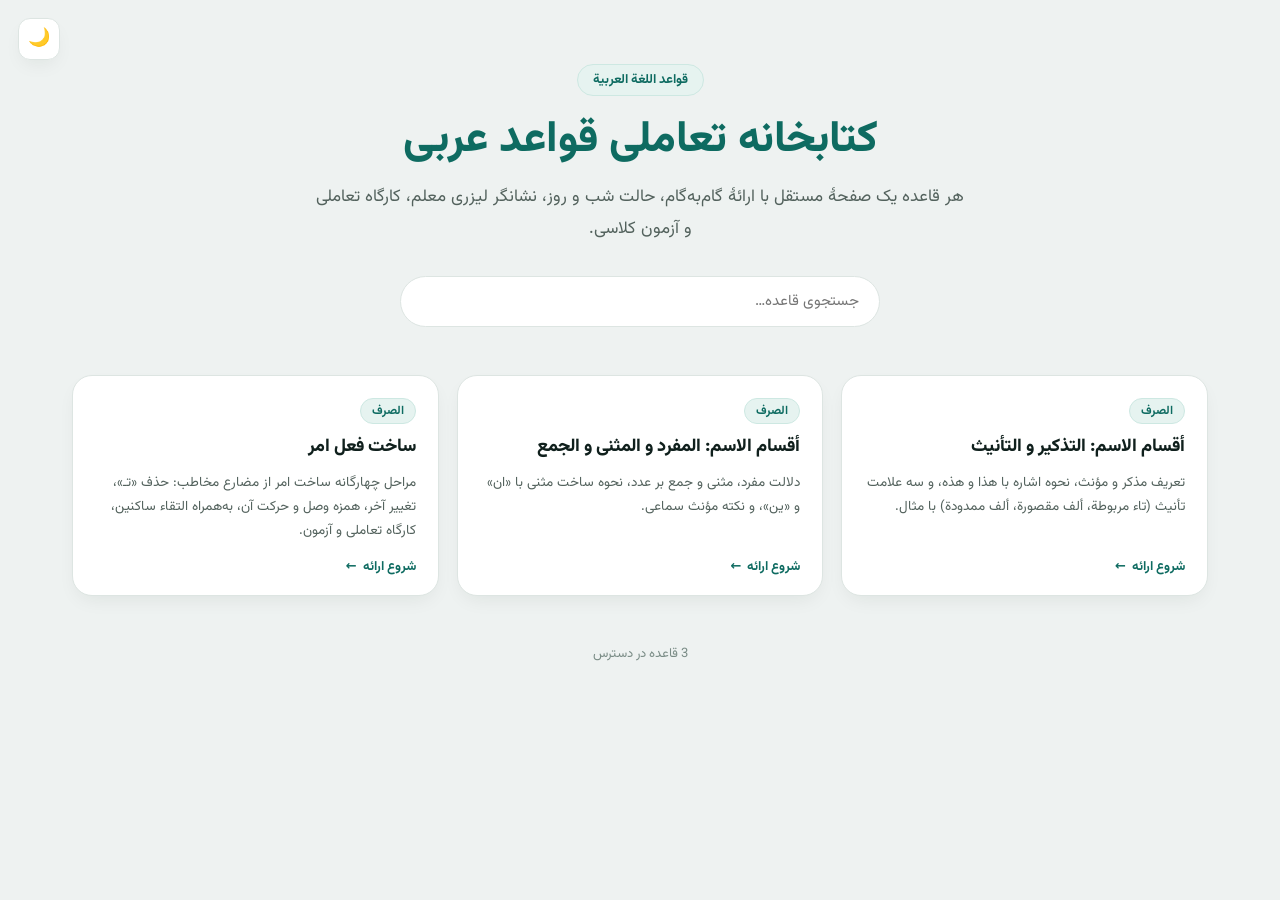
==== index.html @ 264394ed "Create index.html" ====
<!DOCTYPE html>
<html lang="fa" dir="rtl" data-theme="light">
<head>
<meta charset="UTF-8">
<meta name="viewport" content="width=device-width, initial-scale=1.0">
<title>قواعد اللغة العربیة — کتابخانه تعاملی</title>
<link rel="preconnect" href="https://fonts.googleapis.com">
<link rel="preconnect" href="https://fonts.gstatic.com" crossorigin>
<link href="https://fonts.googleapis.com/css2?family=Scheherazade+New:wght@400;700&family=Vazirmatn:wght@400;500;600;700;800&display=swap" rel="stylesheet">
<link rel="stylesheet" href="assets/theme.css">
</head>
<body class="hub-body">
  <button class="hub-theme" id="hubTheme" title="تغییر تم روشن/تیره" aria-label="تغییر تم">🌙</button>

  <div class="hub">
    <header class="hub-head">
      <span class="hub-badge">قواعد اللغة العربیة</span>
      <h1 class="hub-title">کتابخانه تعاملی قواعد عربی</h1>
      <p class="hub-sub">هر قاعده یک صفحهٔ مستقل با ارائهٔ گام‌به‌گام، حالت شب و روز، نشانگر لیزری معلم، کارگاه تعاملی و آزمون کلاسی.</p>
      <div class="hub-search">
        <input id="hubSearch" type="search" placeholder="جستجوی قاعده…" autocomplete="off" aria-label="جستجوی قاعده">
      </div>
    </header>

    <main class="hub-grid" id="hubGrid"></main>

    <footer class="hub-foot" id="hubFoot"></footer>
  </div>

  <script src="assets/rules.js"></script>
  <script>
    (function () {
      const grid = document.getElementById('hubGrid');
      const foot = document.getElementById('hubFoot');
      const search = document.getElementById('hubSearch');

      function render(filter) {
        const f = (filter || '').trim().toLowerCase();
        const list = (window.RULES || []).filter(r => {
          if (!f) return true;
          return (r.title + ' ' + r.badge + ' ' + r.desc).toLowerCase().includes(f);
        });

        grid.innerHTML = list.length
          ? list.map(r => `
            <a class="rule-card" href="rules/${r.slug}.html">
              <span class="rule-badge">${r.badge}</span>
              <h2 class="rule-title">${r.title}</h2>
              <p class="rule-desc">${r.desc}</p>
              <span class="rule-cta">شروع ارائه <span aria-hidden="true">←</span></span>
            </a>`).join('')
          : '<div class="hub-empty">قاعده‌ای با این عنوان یافت نشد.</div>';

        foot.textContent = `${list.length} قاعده در دسترس`;
      }

      render('');
      search.addEventListener('input', e => render(e.target.value));

      /* تم */
      const btn = document.getElementById('hubTheme');
      function applyTheme(t) {
        document.documentElement.dataset.theme = t;
        btn.textContent = t === 'dark' ? '☀️' : '🌙';
        try { localStorage.setItem('amr-theme', t); } catch (e) {}
      }
      let saved = 'light';
      try { saved = localStorage.getItem('amr-theme') || 'light'; } catch (e) {}
      applyTheme(saved);
      btn.addEventListener('click', () => {
        applyTheme(document.documentElement.dataset.theme === 'dark' ? 'light' : 'dark');
      });
    })();
  </script>
</body>
</html>
---- assets/theme.css ----
:root {
  --bg: #eef2f1; --surface: #ffffff; --surface-2: #f6faf9;
  --ink: #10201d; --ink-2: #53625d; --ink-muted: #7a8c86; --line: #dde5e2;
  --primary: #0e6b61; --primary-2: #14897c; --tint: #e6f3f0; --tint-strong: #cde8e2;
  --gold: #c4952b; --gold-ink: #86610f; --gold-bg: #fdf6e4;
  --coral: #d94e4e; --coral-bg: #fdeaea; --blue: #2563eb; --blue-bg: #eff6ff;
  --chip-bg: #e6f3f0; --chip-ink: #0a4f47;
  --shadow: 0 30px 70px -30px rgba(16,32,29,.35), 0 0 0 1px rgba(16,32,29,.06);
  --shadow-sm: 0 8px 20px -6px rgba(16,32,29,.08);
  --font-scale: 1;
  --ar: 'Scheherazade New', 'Amiri', 'Noto Naskh Arabic', serif;
}
:root[data-theme="dark"] {
  --bg: #07100f; --surface: #0f1d1b; --surface-2: #132522;
  --ink: #eaf4f1; --ink-2: #a3b8b2; --ink-muted: #69827b; --line: #233732;
  --primary: #4fcab9; --primary-2: #7fe0d2; --tint: #143029; --tint-strong: #1d463c;
  --gold: #e2b653; --gold-ink: #f3ce75; --gold-bg: rgba(226,182,83,.14);
  --coral: #ff7b7b; --coral-bg: rgba(255,123,123,.14);
  --blue: #60a5fa; --blue-bg: rgba(96,165,250,.14);
  --chip-bg: #16342e; --chip-ink: #93e6d8;
  --shadow: 0 30px 70px -30px #000, 0 0 0 1px rgba(255,255,255,.07);
  --shadow-sm: 0 8px 24px -6px rgba(0,0,0,.4);
}
* { box-sizing: border-box; }
html, body { height: 100%; margin: 0; overflow: hidden; }
@supports (height: 100dvh) { html, body { height: 100dvh; } }
body {
  font-family: 'Vazirmatn', system-ui, 'Segoe UI', Tahoma, sans-serif;
  background: var(--bg); color: var(--ink); user-select: none;
  -webkit-tap-highlight-color: transparent; cursor: pointer;
  transition: background .3s, color .3s;
}
button { font-family: inherit; }
a.ibtn { text-decoration: none; }

/* ===== چیدمان ارائه ===== */
.app { position: fixed; inset: 0; display: grid; place-items: center; padding: clamp(8px,1.8vmin,22px); }
.sheet {
  position: relative; width: min(1440px,100%); height: 100%;
  display: flex; flex-direction: column; background: var(--surface);
  border-radius: clamp(16px,2.4vmin,30px); box-shadow: var(--shadow);
  overflow: hidden; animation: sheetIn .65s cubic-bezier(.2,.7,.3,1); transition: background .4s;
}
@keyframes sheetIn { from { opacity:0; transform:translateY(14px) scale(.985);} to { opacity:1; transform:none;} }

.top {
  position: relative; flex: 0 0 auto; display: flex; align-items: center; gap: 14px; flex-wrap: wrap;
  padding: clamp(18px,3vmin,36px) clamp(24px,4vw,60px) clamp(12px,1.8vmin,20px);
  padding-inline-end: clamp(340px, 46vw, 620px);
}
.top::after {
  content:''; position:absolute; inset-inline-start: clamp(24px,4vw,60px); bottom:0;
  width:64px; height:4px; border-radius:4px; background: linear-gradient(90deg, var(--gold), var(--primary));
}
.badge {
  font-size: clamp(12px,.85vw + .4vmin,14.5px); font-weight:700; color: var(--primary);
  background: var(--tint); border:1px solid var(--tint-strong); padding:5px 15px;
  border-radius:999px; white-space:nowrap;
}
.badge:empty { display:none; }
.title { margin:0; font-size: clamp(22px,1.55vw + 1.4vmin,40px); font-weight:800; color: var(--primary); line-height:1.35; }
.title.anim { animation: titleIn .5s cubic-bezier(.2,.7,.3,1); }
@keyframes titleIn { from { opacity:0; transform:translateY(-8px);} to { opacity:1; transform:none;} }

/* نوار ابزار */
.tools {
  position:absolute; z-index:20; top: clamp(14px,2.2vmin,26px); left: clamp(14px,2vw,32px);
  display:flex; align-items:center; gap:4px; background: var(--surface-2);
  border:1px solid var(--line); padding:4px 6px; border-radius:16px;
  box-shadow: var(--shadow-sm); opacity:.88; transition: opacity .2s, background .3s;
}
.tools:hover, .tools:focus-within { opacity:1; }
.tool-sep { width:1px; height:22px; background: var(--line); margin:0 2px; }
.ibtn {
  width:38px; height:38px; display:grid; place-items:center; border:0; border-radius:11px;
  background:transparent; color: var(--ink-2); cursor:pointer; padding:0; position:relative;
  transition: background .2s, color .2s, transform .15s;
}
.ibtn:hover { background: var(--tint); color: var(--primary); }
.ibtn.active { background: var(--primary); color: var(--surface); }
.ibtn:active { transform: scale(.93); }
.ibtn:disabled { opacity:.3; cursor:not-allowed; }
.ibtn:disabled:hover { background:transparent; color: var(--ink-2); }
.ibtn svg { width:19px; height:19px; }
.ibtn.txt { font-weight:800; font-size:14px; direction:ltr; }
.ibtn.pill {
  width:auto; padding:0 12px; font-size:13px; font-weight:700; gap:6px;
  display:inline-flex; align-items:center;
}
.ibtn.pill .tool-icon { display:inline-flex; }
.ibtn.pill .pill-label { display:inline; }
.ibtn:focus-visible, .nav-btn:focus-visible, .btn-primary:focus-visible {
  outline:2px solid var(--primary); outline-offset:2px;
}

/* محتوا */
.content {
  flex:1; min-height:0; display:flex; flex-direction:column; gap: clamp(8px,1.3vmin,14px);
  padding: clamp(10px,1.8vmin,20px) clamp(24px,4vw,60px);
  overflow-y:auto; overscroll-behavior:contain;
  scrollbar-width:thin; scrollbar-color: var(--line) transparent;
  transition: opacity .24s ease, transform .24s ease;
}
.content > :first-child { margin-top:auto; }
.content > :last-child { margin-bottom:auto; }
.content.out { opacity:0; transform: translateX(-20px); }

.item {
  position:relative; max-width:1220px;
  padding: clamp(12px,1.7vmin,20px) clamp(20px,2.2vw,32px);
  border-inline-start:4px solid var(--line); border-radius:8px 18px 18px 8px;
  background: var(--surface-2);
  font-size: calc(clamp(16.5px,1vw + 1.45vmin,29px) * var(--font-scale));
  line-height:1.95; opacity:0; transform: translateY(12px);
  transition: opacity .45s cubic-bezier(.2,.7,.3,1), transform .45s cubic-bezier(.2,.7,.3,1),
              background .35s, border-color .35s, box-shadow .35s;
}
.item.show { opacity:1; transform:none; }
.item.cur { background: var(--tint); border-inline-start-color: var(--primary); box-shadow: var(--shadow-sm); }

.item.is-quote, .item.is-quote.cur {
  max-width:none; margin: clamp(6px,1.2vmin,14px) 0; border:0; border-radius:24px;
  text-align:center; padding: clamp(24px,3.8vmin,48px) clamp(24px,4vw,56px);
  font-size: calc(clamp(20px,1.35vw + 1.5vmin,38px) * var(--font-scale));
  line-height:2.05; color:#fff3d3;
  background: radial-gradient(120% 140% at 50% 0%, #17847a 0%, #0c4f48 55%, #07302c 100%);
  box-shadow: 0 20px 40px -20px rgba(7,48,44,.55);
}
.item.is-quote::before {
  content:''; position:absolute; top: clamp(12px,2vmin,22px); left:50%;
  width:56px; height:4px; margin-left:-28px; border-radius:4px; background:#e2b653;
}

/* برچسب عربی */
.ar {
  display:inline-block; direction:rtl; unicode-bidi:isolate; font-family: var(--ar);
  font-size:1.26em; font-weight:700; line-height:1.42; color: var(--chip-ink);
  background: var(--chip-bg); border:1px solid var(--tint-strong); padding:0 .48em .06em;
  border-radius:.42em; white-space:nowrap; vertical-align:middle;
}
.ar.del { color: var(--coral); background: var(--coral-bg); border-color: rgba(217,78,78,.28); text-decoration:line-through; text-decoration-thickness:2px; }
.ar.gold { color: var(--gold-ink); background: var(--gold-bg); border-color: rgba(196,149,43,.35); }
.item.is-quote .ar {
  display:inline; background: rgba(255,255,255,.13); border:1px solid rgba(226,182,83,.4);
  padding:.05em .45em; border-radius:.38em; color:#ffe8a3; font-size:1.18em;
}

/* گام‌ها و تگ‌ها */
.step-row { display:flex; align-items:flex-start; gap:14px; }
.step-badge {
  flex:0 0 auto; display:inline-flex; align-items:center; justify-content:center;
  font-size:.72em; font-weight:800; padding:.22em .75em; border-radius:99px;
  background: var(--primary); color: var(--surface); margin-top:.25em; white-space:nowrap;
}
.step-badge.gold { background: var(--gold); color:#fff; }
.step-badge.coral { background: var(--coral); color:#fff; }
.step-badge.blue { background: var(--blue); color:#fff; }
.tag {
  display:inline-block; font-size:.76em; font-weight:700; padding:.1em .6em; border-radius:8px;
  margin-inline-end:6px; background: var(--gold-bg); color: var(--gold-ink);
  border:1px solid rgba(196,149,43,.3);
}

/* زنجیره تبدیل */
.flow-box {
  display:inline-flex; align-items:center; flex-wrap:wrap; gap:6px; background: var(--surface);
  border:1px solid var(--line); padding:4px 12px; border-radius:14px;
  margin-inline-start:6px; vertical-align:middle;
}
.arrow { color: var(--gold); font-weight:800; font-size:.9em; padding:0 2px; }

/* کارت‌ها */
.cards-grid { display:grid; grid-template-columns: repeat(auto-fit, minmax(260px,1fr)); gap:14px; margin-top:8px; }
.mini-card {
  background: var(--surface); border:1px solid var(--line); border-top:4px solid var(--primary);
  border-radius:16px; padding:14px 18px; box-shadow: var(--shadow-sm);
}
.mini-card.gold { border-top-color: var(--gold); }
.mini-card.coral { border-top-color: var(--coral); }
.mini-card h4 { margin:0 0 8px; font-size:.88em; color: var(--primary); display:flex; align-items:center; justify-content:space-between; }
.mini-card.gold h4 { color: var(--gold-ink); }
.mini-card.coral h4 { color: var(--coral); }
.mini-card p { margin:0; font-size:.82em; color: var(--ink-2); line-height:1.75; }

/* کارگاه */
.workshop-wrap { cursor:default; display:grid; grid-template-columns:1.15fr 1fr; gap:20px; width:100%; margin:auto 0; }
.ws-panel {
  background: var(--surface-2); border:1px solid var(--line); border-radius:22px;
  padding: clamp(16px,2.2vmin,26px); display:flex; flex-direction:column; gap:14px;
}
.ws-title { margin:0; font-size: clamp(16px,1.1vw,20px); font-weight:800; color: var(--primary); display:flex; align-items:center; gap:8px; }
.verb-selector { display:flex; flex-wrap:wrap; gap:8px; }
.verb-btn {
  font-family: var(--ar); font-size: clamp(20px,1.5vw,26px); font-weight:700;
  padding:4px 16px; border-radius:12px; border:1px solid var(--line); background: var(--surface);
  color: var(--ink); cursor:pointer; transition: all .2s;
}
.verb-btn:hover { border-color: var(--primary); color: var(--primary); }
.verb-btn.active { background: var(--primary); color:#fff; border-color: var(--primary); box-shadow:0 8px 18px -6px rgba(14,107,97,.5); }
.lab-stages { display:grid; grid-template-columns:repeat(4,1fr); gap:10px; margin-top:4px; }
.stage-box {
  background: var(--surface); border:1px solid var(--line); border-radius:16px; padding:12px 10px;
  text-align:center; display:flex; flex-direction:column; justify-content:space-between; gap:6px;
  transition: transform .25s, border-color .25s;
}
.stage-box.final { border:2px solid var(--gold); background: var(--gold-bg); }
.stage-num { font-size:12px; font-weight:700; color: var(--ink-muted); }
.stage-ar { font-family: var(--ar); font-size: clamp(24px,2vw,34px); font-weight:700; color: var(--primary); direction:rtl; }
.stage-box.final .stage-ar { color: var(--gold-ink); font-size: clamp(26px,2.2vw,38px); }
.stage-desc { font-size:12px; color: var(--ink-2); line-height:1.4; }
.lab-meta {
  background: var(--tint); border-radius:14px; padding:10px 16px;
  font-size: clamp(13px,.9vw,15.5px); color: var(--chip-ink);
  display:flex; align-items:center; justify-content:space-between; flex-wrap:wrap; gap:8px;
}
.quiz-header { display:flex; align-items:center; justify-content:space-between; }
.quiz-q {
  font-size: clamp(15px,1.05vw,19px); font-weight:700; color: var(--ink);
  background: var(--surface); padding:12px 16px; border-radius:14px; border:1px solid var(--line);
}
.quiz-options { display:grid; grid-template-columns:1fr 1fr; gap:10px; }
.q-opt {
  font-family: var(--ar); font-size: clamp(22px,1.6vw,28px); font-weight:700;
  padding:8px 14px; border-radius:14px; border:2px solid var(--line); background: var(--surface);
  color: var(--ink); cursor:pointer; transition: all .2s; text-align:center;
}
.q-opt:hover:not(:disabled) { border-color: var(--primary); background: var(--tint); }
.q-opt.correct { border-color:#10b981; background: rgba(16,185,129,.15); color:#065f46; }
:root[data-theme="dark"] .q-opt.correct { color:#6ee7b7; }
.q-opt.wrong { border-color: var(--coral); background: var(--coral-bg); color: var(--coral); }
.quiz-feedback {
  min-height:44px; font-size:13.5px; line-height:1.6; padding:8px 12px; border-radius:12px;
  background: var(--surface); border:1px dashed var(--line); color: var(--ink-2);
  display:flex; align-items:center; justify-content:space-between; gap:10px;
}
.btn-sm {
  font-size:12.5px; font-weight:700; padding:6px 14px; border-radius:99px; border:0;
  background: var(--primary); color: var(--surface); cursor:pointer; white-space:nowrap;
}

/* پایین */
.bottom { flex:0 0 auto; padding:0 clamp(24px,4vw,60px) clamp(12px,2vmin,24px); }
.progress { height:4px; border-radius:99px; background: var(--line); overflow:hidden; margin-bottom: clamp(10px,1.5vmin,16px); }
.progress span {
  display:block; height:100%; width:0; border-radius:99px;
  background: linear-gradient(to left, var(--primary), var(--gold));
  transition: width .5s cubic-bezier(.2,.7,.3,1);
}
.nav { display:flex; align-items:center; justify-content:space-between; gap:12px; }
.nav-group { display:flex; align-items:center; gap:8px; }
.nav-btn {
  width:42px; height:42px; display:grid; place-items:center; border-radius:50%;
  border:1px solid var(--line); background: var(--surface); color: var(--ink-2);
  cursor:pointer; padding:0; transition: all .2s;
}
.nav-btn:hover:not(:disabled) { color: var(--surface); background: var(--primary); border-color: var(--primary); }
.nav-btn:disabled { opacity:.3; cursor:not-allowed; }
.nav-btn svg { width:20px; height:20px; }
.info { display:flex; align-items:center; gap:16px; }
.dots { display:flex; gap:8px; align-items:center; }
.dots button {
  width:10px; height:10px; border:0; padding:0; border-radius:99px; background: var(--line);
  cursor:pointer; transition: all .3s cubic-bezier(.2,.7,.3,1);
}
.dots button:hover { background: var(--primary-2); transform:scale(1.2); }
.dots button.done { background: var(--primary); opacity:.55; }
.dots button.active { width:28px; background: var(--primary); opacity:1; }
.counter { font-size:13.5px; font-weight:600; color: var(--ink-2); min-width:70px; text-align:center; font-variant-numeric: tabular-nums; }

/* اسلاید آغازین */
.sheet.opening { --ink-2:#d3ebe6; --tint: rgba(255,255,255,.14); --primary:#d3ebe6;
  background: radial-gradient(90% 90% at 50% 40%, #16806f 0%, #0c4a44 55%, #06251f 100%); }
.sheet.opening .top, .sheet.opening .bottom { display:none; }
.sheet.opening .tools { background: rgba(0,0,0,.25); border-color: rgba(255,255,255,.15); }
.sheet.opening .content { padding:0; overflow:hidden; transform:none; }
.sheet.opening .content > :first-child { margin:0; }
.basmala-wrap {
  position:relative; flex:1; display:flex; flex-direction:column; align-items:center;
  justify-content:center; padding:48px; overflow:hidden; gap:24px;
}
.rosette {
  position:absolute; top:50%; left:50%; width: min(90vmin,700px); height: min(90vmin,700px);
  margin: calc(min(90vmin,700px)/-2) 0 0 calc(min(90vmin,700px)/-2);
  color:#e2b653; opacity:.24; pointer-events:none; animation: spin 150s linear infinite;
}
@keyframes spin { to { transform: rotate(-360deg); } }
.basmala {
  position:relative; margin:0; text-align:center; font-family: var(--ar); font-weight:700;
  line-height:1.75; font-size: calc(clamp(36px,6.2vw,102px) * var(--font-scale));
  background: linear-gradient(180deg,#fff3c9,#ecce82 55%,#c9a043);
  -webkit-background-clip:text; background-clip:text; -webkit-text-fill-color:transparent; color:transparent;
  animation: basIn 1.2s cubic-bezier(.2,.7,.3,1) both;
}
.opening-sub {
  position:relative; color: rgba(255,243,209,.88); font-size: clamp(16px,1.5vw,24px);
  font-weight:700; background: rgba(255,255,255,.08); border:1px solid rgba(226,182,83,.35);
  padding:10px 28px; border-radius:999px; backdrop-filter: blur(6px);
  animation: basIn 1.4s .25s cubic-bezier(.2,.7,.3,1) both;
}
.opening-hint {
  position:relative; color: rgba(211,235,230,.65); font-size:13px; margin-top:8px;
  animation: basIn 1.4s .45s cubic-bezier(.2,.7,.3,1) both;
}
@keyframes basIn {
  0% { opacity:0; transform:scale(.92); filter: blur(8px); }
  100% { opacity:1; transform:none; filter: blur(0); }
}

/* کشو و مودال */
.drawer-backdrop {
  position:fixed; inset:0; z-index:45; background: rgba(5,20,17,.55); backdrop-filter: blur(4px);
  opacity:0; pointer-events:none; transition: opacity .3s; cursor:default;
}
.drawer-backdrop.open { opacity:1; pointer-events:auto; }
.toc-drawer {
  position:fixed; top:0; right:0; bottom:0; width: min(380px,88vw); z-index:46;
  background: var(--surface); box-shadow: -20px 0 50px rgba(0,0,0,.25);
  padding:28px 24px; display:flex; flex-direction:column; gap:16px;
  transform: translateX(100%); transition: transform .35s cubic-bezier(.2,.7,.3,1); cursor:default;
}
.drawer-backdrop.open .toc-drawer { transform: translateX(0); }
.toc-header { display:flex; align-items:center; justify-content:space-between; border-bottom:1px solid var(--line); padding-bottom:14px; }
.toc-header h3 { margin:0; font-size:19px; color: var(--primary); }
.toc-list { flex:1; overflow-y:auto; display:flex; flex-direction:column; gap:8px; }
.toc-item {
  display:flex; align-items:center; gap:12px; width:100%; text-align:right; padding:12px 14px;
  border-radius:14px; border:1px solid var(--line); background: var(--surface-2);
  color: var(--ink); cursor:pointer; font-size:14.5px; font-weight:600; transition: all .2s;
}
.toc-item:hover { border-color: var(--primary); background: var(--tint); }
.toc-item.active { background: var(--primary); color: var(--surface); border-color: var(--primary); }
.toc-num {
  width:28px; height:28px; border-radius:50%; background: var(--tint); color: var(--primary);
  display:grid; place-items:center; font-size:13px; font-weight:800; flex:0 0 auto;
}
.toc-item.active .toc-num { background: rgba(255,255,255,.2); color:#fff; }

.laser-dot {
  position:fixed; width:22px; height:22px; margin-left:-11px; margin-top:-11px; border-radius:50%;
  background: radial-gradient(circle,#ff2a2a 25%, rgba(255,42,42,.45) 70%, transparent 100%);
  box-shadow: 0 0 18px 6px rgba(255,42,42,.75); pointer-events:none; z-index:9999; display:none;
}
body.laser-on { cursor: crosshair; }
body.laser-on .laser-dot { display:block; }

.overlay {
  position:fixed; inset:0; z-index:50; display:flex; align-items:center; justify-content:center;
  background: rgba(5,20,17,.7); backdrop-filter: blur(8px); opacity:0; pointer-events:none;
  transition: opacity .35s; cursor:default;
}
.overlay.visible { opacity:1; pointer-events:auto; }
.overlay-card {
  background: var(--surface); border-radius:28px; padding:40px 48px 36px; text-align:center;
  max-width: min(540px,92vw); box-shadow: var(--shadow); transform: translateY(16px) scale(.96);
  transition: transform .4s cubic-bezier(.2,.7,.3,1);
}
.overlay.visible .overlay-card { transform:none; }
.overlay-icon {
  width:68px; height:68px; margin:0 auto 18px; border-radius:50%; display:grid; place-items:center;
  color:#fff; background: linear-gradient(135deg,#0e6b61,#14897c);
  box-shadow: 0 14px 26px -12px rgba(14,107,97,.6);
}
.overlay-icon svg { width:32px; height:32px; }
.overlay-card h2 { margin:0 0 6px; font-size:25px; font-weight:800; color: var(--primary); }
.overlay-card p { margin:0 0 22px; color: var(--ink-2); font-size:15px; line-height:1.7; }
.btn-primary {
  font-size:15px; font-weight:700; color:#fff; background: linear-gradient(135deg,#0e6b61,#14897c);
  border:0; padding:12px 32px; border-radius:999px; cursor:pointer;
  box-shadow: 0 10px 24px -12px rgba(14,107,97,.7); transition: transform .2s;
}
.btn-primary:hover { transform: translateY(-1px); }
.shortcuts-grid { display:grid; grid-template-columns:1fr 1fr; gap:10px; text-align:right; margin-bottom:22px; font-size:13.5px; }
.sc-row {
  background: var(--surface-2); border:1px solid var(--line); padding:8px 12px; border-radius:10px;
  display:flex; align-items:center; justify-content:space-between;
}
kbd { background: var(--tint); color: var(--primary); padding:2px 8px; border-radius:6px; font-family:monospace; font-weight:700; font-size:12.5px; }

@media (max-width: 1240px) { .ibtn.pill .pill-label { display:none; } }
@media (max-width: 920px) {
  .workshop-wrap { grid-template-columns:1fr; }
  .top { padding-top: 66px; padding-inline-end: clamp(24px,4vw,60px); }
}
@media (max-width: 680px) {
  .tools { top:10px; left:10px; right:10px; justify-content:space-between; }
  .ibtn { width:34px; height:34px; }
  .lab-stages { grid-template-columns:1fr 1fr; }
  .shortcuts-grid { grid-template-columns:1fr; }
  .step-row { flex-direction:column; gap:6px; }
}
@media (prefers-reduced-motion: reduce) {
  *, *::before, *::after { animation-duration:.01ms !important; transition-duration:.01ms !important; }
  .rosette { animation:none !important; }
}

/* ===== صفحه اصلی (Hub) ===== */
.hub-body { overflow:auto; user-select:text; cursor:default; }
.hub { max-width:1200px; margin:0 auto; padding: clamp(28px,5vw,64px) clamp(16px,4vw,32px) 40px; }
.hub-head { text-align:center; margin-bottom: clamp(28px,4vw,48px); }
.hub-badge {
  display:inline-block; font-size:13px; font-weight:700; color: var(--primary);
  background: var(--tint); border:1px solid var(--tint-strong); padding:5px 15px; border-radius:999px;
}
.hub-title { font-size: clamp(26px,3.4vw,44px); font-weight:800; color: var(--primary); margin:14px 0 10px; line-height:1.4; }
.hub-sub { color: var(--ink-2); font-size: clamp(14px,1.4vw,17px); max-width:660px; margin:0 auto; line-height:1.9; }
.hub-search { margin-top: clamp(20px,3vw,30px); }
.hub-search input {
  width: min(480px,100%); padding:13px 20px; border-radius:999px; border:1px solid var(--line);
  background: var(--surface); color: var(--ink); font-family:inherit; font-size:15px; outline:none;
  transition: border-color .2s, box-shadow .2s;
}
.hub-search input:focus { border-color: var(--primary); box-shadow: 0 0 0 3px var(--tint); }
.hub-grid { display:grid; grid-template-columns: repeat(auto-fill, minmax(280px,1fr)); gap:18px; }
.rule-card {
  position:relative; display:flex; flex-direction:column; gap:10px; padding:22px 22px 18px;
  border-radius:20px; background: var(--surface); border:1px solid var(--line);
  box-shadow: var(--shadow-sm); text-decoration:none; color:inherit;
  transition: transform .25s, box-shadow .25s, border-color .25s; overflow:hidden;
}
.rule-card::before {
  content:''; position:absolute; inset-inline-start:0; top:0; bottom:0; width:4px;
  background: linear-gradient(180deg, var(--gold), var(--primary)); opacity:0; transition: opacity .25s;
}
.rule-card:hover { transform: translateY(-3px); border-color: var(--tint-strong); box-shadow: 0 18px 34px -18px rgba(16,32,29,.3); }
.rule-card:hover::before { opacity:1; }
.rule-badge {
  align-self:flex-start; font-size:12px; font-weight:700; color: var(--primary);
  background: var(--tint); border:1px solid var(--tint-strong); padding:3px 11px; border-radius:999px;
}
.rule-title { font-size:18px; font-weight:800; color: var(--ink); line-height:1.5; margin:0; }
.rule-desc { font-size:13.5px; color: var(--ink-2); line-height:1.8; margin:0; flex:1; }
.rule-cta { display:inline-flex; align-items:center; gap:6px; font-size:13px; font-weight:700; color: var(--primary); margin-top:4px; }
.hub-empty { grid-column:1/-1; text-align:center; padding:60px 20px; color: var(--ink-muted); font-size:15px; }
.hub-foot { text-align:center; color: var(--ink-muted); font-size:13px; margin-top:48px; }
.hub-theme {
  position:fixed; top:18px; left:18px; width:42px; height:42px; border-radius:12px;
  border:1px solid var(--line); background: var(--surface); color: var(--ink-2);
  cursor:pointer; font-size:18px; display:grid; place-items:center; box-shadow: var(--shadow-sm);
  transition: background .2s, color .2s, transform .15s; z-index:10;
}
.hub-theme:hover { background: var(--tint); color: var(--primary); }
.hub-theme:active { transform: scale(.93); }
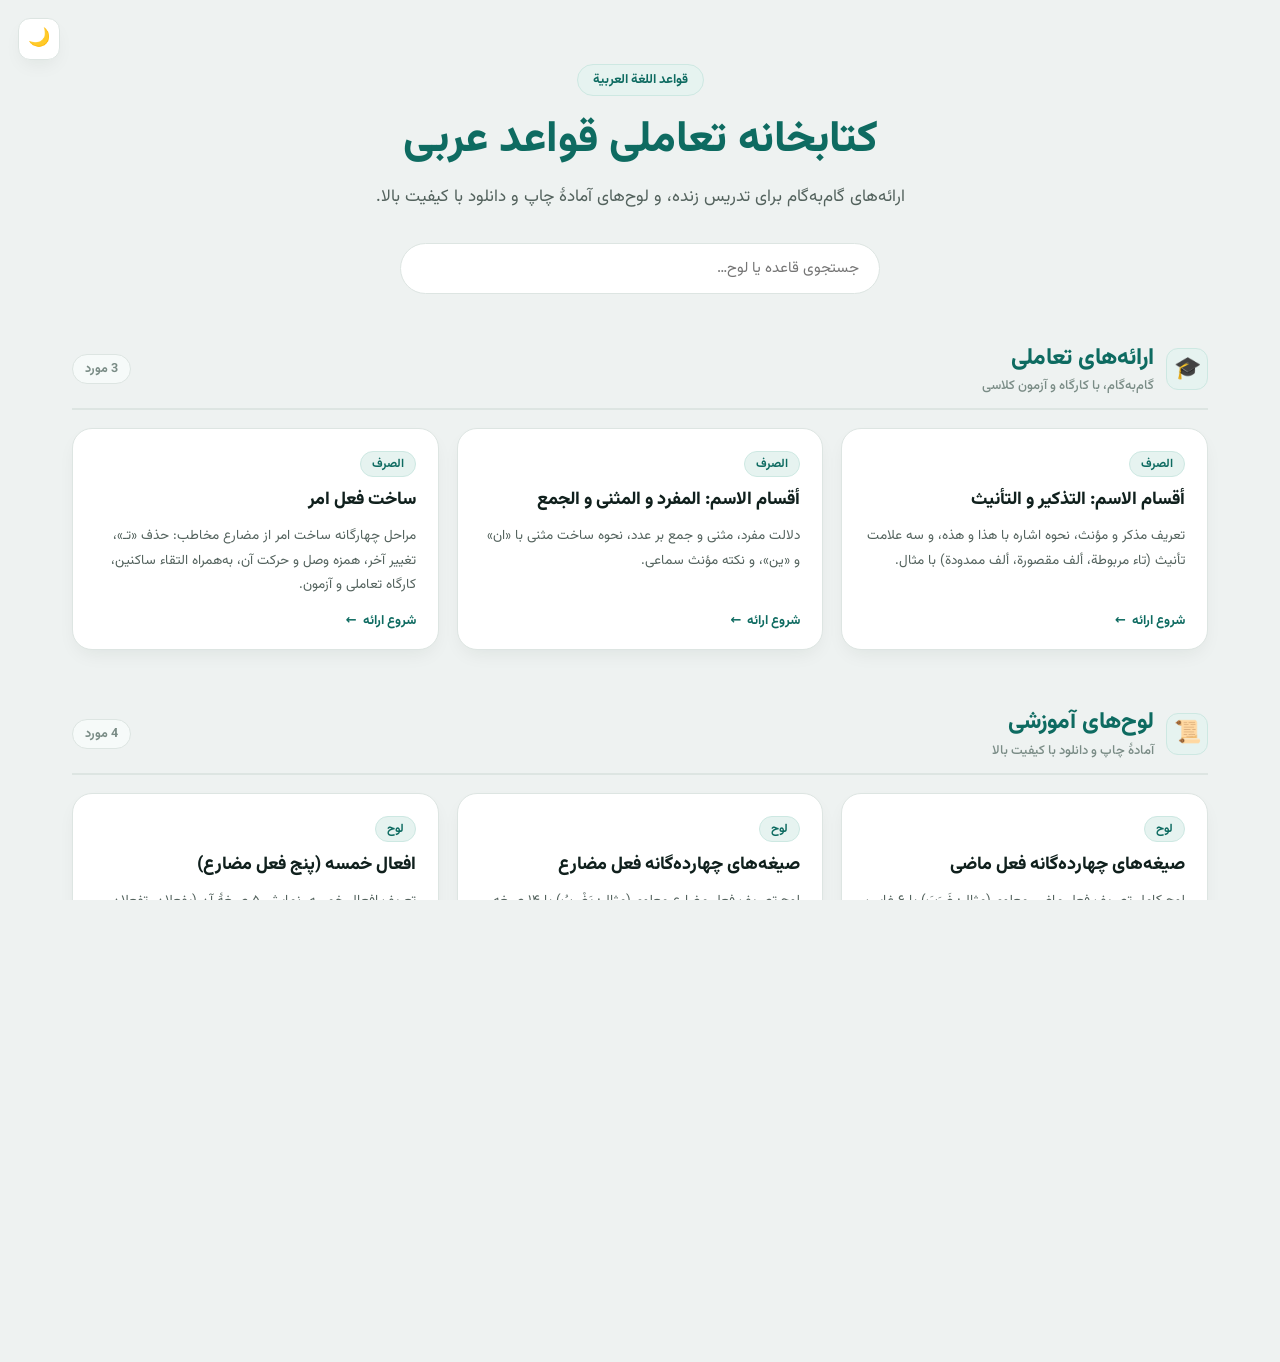
==== commit b1ae343a: "Update index.html" ====
--- a/index.html
+++ b/index.html
@@ -8,6 +8,57 @@
 <link rel="preconnect" href="https://fonts.gstatic.com" crossorigin>
 <link href="https://fonts.googleapis.com/css2?family=Scheherazade+New:wght@400;700&family=Vazirmatn:wght@400;500;600;700;800&display=swap" rel="stylesheet">
 <link rel="stylesheet" href="assets/theme.css">
+<style>
+  /* استایل ویژه بخش‌بندی صفحه اصلی */
+  .hub-section { margin-bottom: clamp(32px, 5vw, 56px); }
+  .hub-section:last-child { margin-bottom: 0; }
+
+  .hub-section-head {
+    display: flex;
+    align-items: center;
+    gap: 12px;
+    margin-bottom: 18px;
+    padding-bottom: 12px;
+    border-bottom: 2px solid var(--line);
+  }
+  .hub-section-icon {
+    width: 42px;
+    height: 42px;
+    border-radius: 12px;
+    display: grid;
+    place-items: center;
+    font-size: 22px;
+    background: var(--tint);
+    border: 1px solid var(--tint-strong);
+    flex-shrink: 0;
+  }
+  .hub-section-title {
+    margin: 0;
+    font-size: clamp(18px, 1.8vw, 24px);
+    font-weight: 800;
+    color: var(--primary);
+    line-height: 1.4;
+  }
+  .hub-section-sub {
+    margin: 2px 0 0;
+    font-size: 13px;
+    color: var(--ink-muted);
+    font-weight: 500;
+  }
+  .hub-section-count {
+    margin-inline-start: auto;
+    font-size: 12.5px;
+    font-weight: 700;
+    color: var(--ink-muted);
+    background: var(--surface-2);
+    border: 1px solid var(--line);
+    padding: 4px 12px;
+    border-radius: 999px;
+    white-space: nowrap;
+  }
+
+  .hub-empty { grid-column: 1 / -1; text-align: center; padding: 40px 20px; color: var(--ink-muted); font-size: 14px; }
+</style>
 </head>
 <body class="hub-body">
   <button class="hub-theme" id="hubTheme" title="تغییر تم روشن/تیره" aria-label="تغییر تم">🌙</button>
@@ -16,13 +67,37 @@
     <header class="hub-head">
       <span class="hub-badge">قواعد اللغة العربیة</span>
       <h1 class="hub-title">کتابخانه تعاملی قواعد عربی</h1>
-      <p class="hub-sub">هر قاعده یک صفحهٔ مستقل با ارائهٔ گام‌به‌گام، حالت شب و روز، نشانگر لیزری معلم، کارگاه تعاملی و آزمون کلاسی.</p>
+      <p class="hub-sub">ارائه‌های گام‌به‌گام برای تدریس زنده، و لوح‌های آمادهٔ چاپ و دانلود با کیفیت بالا.</p>
       <div class="hub-search">
-        <input id="hubSearch" type="search" placeholder="جستجوی قاعده…" autocomplete="off" aria-label="جستجوی قاعده">
+        <input id="hubSearch" type="search" placeholder="جستجوی قاعده یا لوح…" autocomplete="off" aria-label="جستجو">
       </div>
     </header>
 
-    <main class="hub-grid" id="hubGrid"></main>
+    <main class="hub-content">
+      <section class="hub-section" id="sec-deck">
+        <div class="hub-section-head">
+          <span class="hub-section-icon">🎓</span>
+          <div>
+            <h2 class="hub-section-title">ارائه‌های تعاملی</h2>
+            <p class="hub-section-sub">گام‌به‌گام، با کارگاه و آزمون کلاسی</p>
+          </div>
+          <span class="hub-section-count" id="countDeck"></span>
+        </div>
+        <div class="hub-grid" id="deckGrid"></div>
+      </section>
+
+      <section class="hub-section" id="sec-poster">
+        <div class="hub-section-head">
+          <span class="hub-section-icon">📜</span>
+          <div>
+            <h2 class="hub-section-title">لوح‌های آموزشی</h2>
+            <p class="hub-section-sub">آمادهٔ چاپ و دانلود با کیفیت بالا</p>
+          </div>
+          <span class="hub-section-count" id="countPoster"></span>
+        </div>
+        <div class="hub-grid" id="posterGrid"></div>
+      </section>
+    </main>
 
     <footer class="hub-foot" id="hubFoot"></footer>
   </div>
@@ -30,34 +105,61 @@
   <script src="assets/rules.js"></script>
   <script>
     (function () {
-      const grid = document.getElementById('hubGrid');
+      const deckGrid = document.getElementById('deckGrid');
+      const posterGrid = document.getElementById('posterGrid');
+      const countDeck = document.getElementById('countDeck');
+      const countPoster = document.getElementById('countPoster');
       const foot = document.getElementById('hubFoot');
       const search = document.getElementById('hubSearch');
+      const secDeck = document.getElementById('sec-deck');
+      const secPoster = document.getElementById('sec-poster');
+
+      function cardHTML(r) {
+        const folder = r.type === 'poster' ? 'posters' : 'rules';
+        const cta = r.type === 'poster' ? 'مشاهده لوح' : 'شروع ارائه';
+        const badgeClass = r.type === 'poster' ? 'rule-badge poster' : 'rule-badge';
+        return `
+          <a class="rule-card ${r.type}" href="${folder}/${r.slug}.html">
+            <span class="${badgeClass}">${r.badge}</span>
+            <h2 class="rule-title">${r.title}</h2>
+            <p class="rule-desc">${r.desc}</p>
+            <span class="rule-cta">${cta} <span aria-hidden="true">←</span></span>
+          </a>`;
+      }
 
       function render(filter) {
         const f = (filter || '').trim().toLowerCase();
-        const list = (window.RULES || []).filter(r => {
-          if (!f) return true;
-          return (r.title + ' ' + r.badge + ' ' + r.desc).toLowerCase().includes(f);
-        });
+        const all = window.RULES || [];
 
-        grid.innerHTML = list.length
-          ? list.map(r => `
-            <a class="rule-card" href="rules/${r.slug}.html">
-              <span class="rule-badge">${r.badge}</span>
-              <h2 class="rule-title">${r.title}</h2>
-              <p class="rule-desc">${r.desc}</p>
-              <span class="rule-cta">شروع ارائه <span aria-hidden="true">←</span></span>
-            </a>`).join('')
-          : '<div class="hub-empty">قاعده‌ای با این عنوان یافت نشد.</div>';
+        const match = r => !f || (r.title + ' ' + r.badge + ' ' + r.desc).toLowerCase().includes(f);
 
-        foot.textContent = `${list.length} قاعده در دسترس`;
+        const decks = all.filter(r => r.type !== 'poster' && match(r));
+        const posters = all.filter(r => r.type === 'poster' && match(r));
+
+        deckGrid.innerHTML = decks.length
+          ? decks.map(cardHTML).join('')
+          : '<div class="hub-empty">ارائه‌ای یافت نشد.</div>';
+        posterGrid.innerHTML = posters.length
+          ? posters.map(cardHTML).join('')
+          : '<div class="hub-empty">لوحی یافت نشد.</div>';
+
+        countDeck.textContent = decks.length ? `${decks.length} مورد` : '';
+        countPoster.textContent = posters.length ? `${posters.length} مورد` : '';
+
+        /* اگر جستجو فعال است، بخش‌های خالی را پنهان کن */
+        secDeck.style.display = decks.length || !f ? '' : 'none';
+        secPoster.style.display = posters.length || !f ? '' : 'none';
+
+        const total = decks.length + posters.length;
+        foot.textContent = f
+          ? `${total} نتیجه برای «${filter}»`
+          : `${decks.length} ارائهٔ تعاملی + ${posters.length} لوح آموزشی`;
       }
 
       render('');
       search.addEventListener('input', e => render(e.target.value));
 
-      /* تم */
+      /* تم روشن/تیره */
       const btn = document.getElementById('hubTheme');
       function applyTheme(t) {
         document.documentElement.dataset.theme = t;
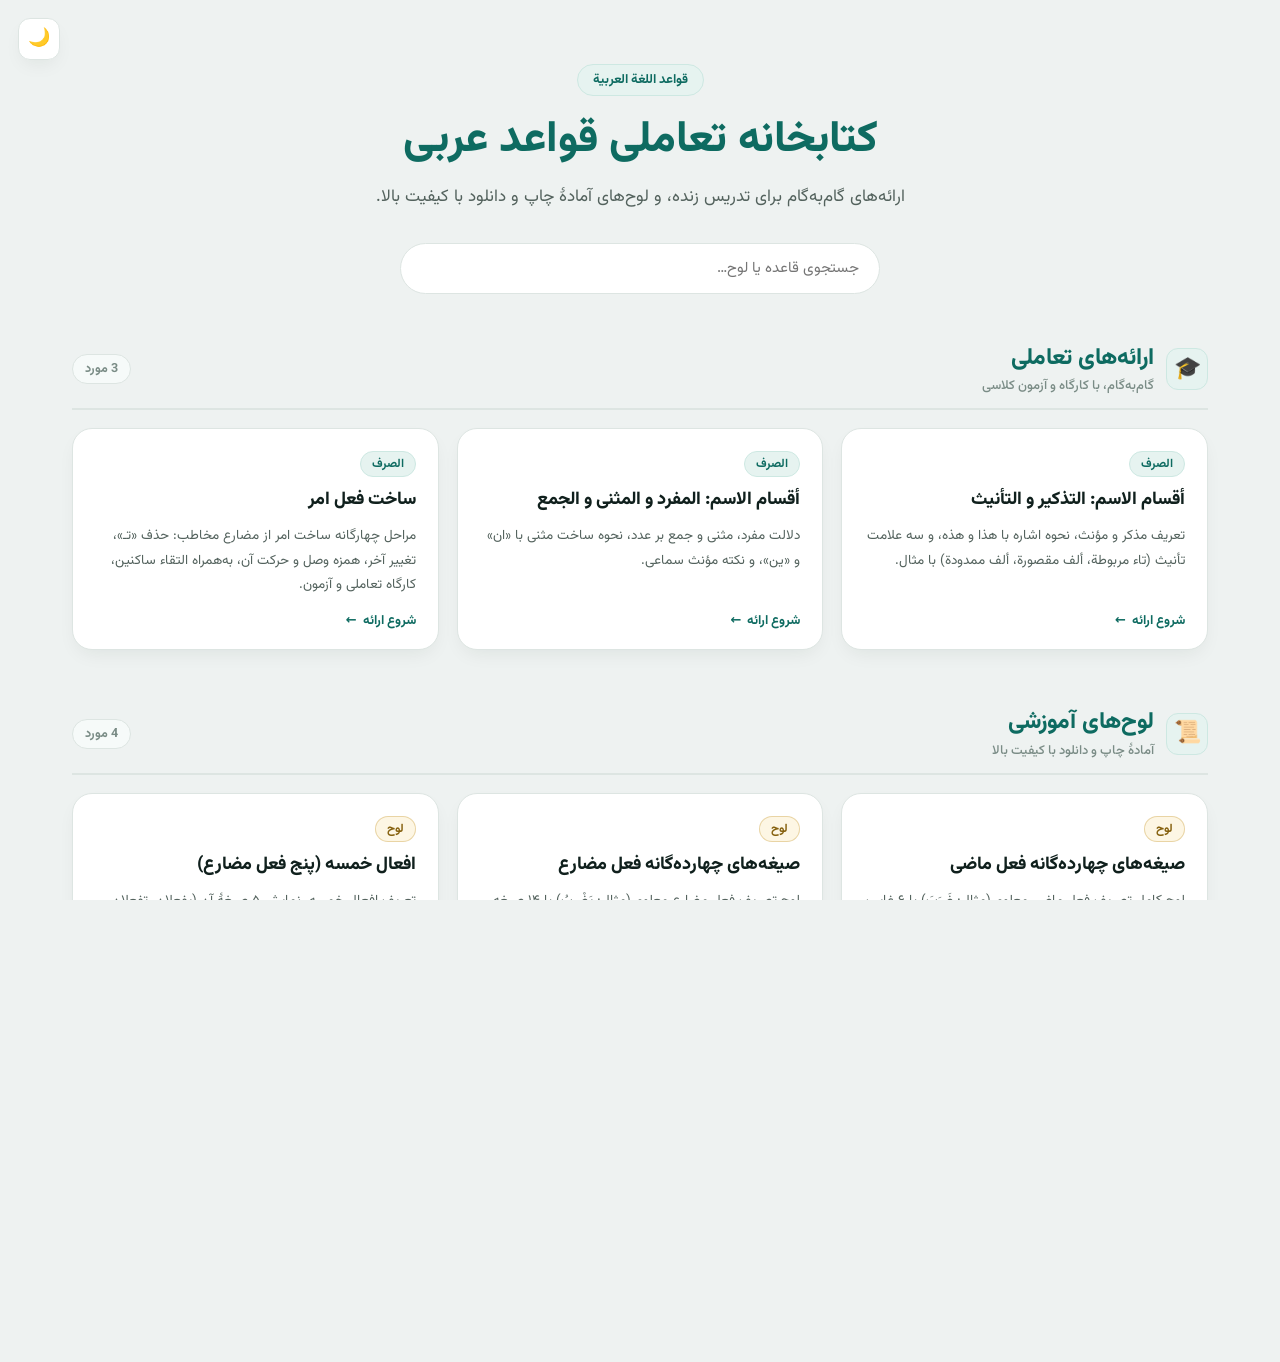
==== commit 87dc55e6: "Add files via upload" ====
--- a/index.html
+++ b/index.html
@@ -2,11 +2,13 @@
 <html lang="fa" dir="rtl" data-theme="light">
 <head>
 <meta charset="UTF-8">
-<meta name="viewport" content="width=device-width, initial-scale=1.0">
+<meta name="viewport" content="width=device-width, initial-scale=1.0, viewport-fit=cover">
+<meta name="description" content="ارائه‌های تعاملی گام‌به‌گام و لوح‌های آموزشی آمادهٔ چاپ برای تدریس قواعد زبان عربی">
 <title>قواعد اللغة العربیة — کتابخانه تعاملی</title>
-<link rel="preconnect" href="https://fonts.googleapis.com">
-<link rel="preconnect" href="https://fonts.gstatic.com" crossorigin>
-<link href="https://fonts.googleapis.com/css2?family=Scheherazade+New:wght@400;700&family=Vazirmatn:wght@400;500;600;700;800&display=swap" rel="stylesheet">
+<meta name="theme-color" content="#b48a1e">
+<link rel="manifest" href="manifest.webmanifest">
+<link rel="icon" href="assets/icon.svg" type="image/svg+xml">
+<link rel="stylesheet" href="assets/fonts.css">
 <link rel="stylesheet" href="assets/theme.css">
 <style>
   /* استایل ویژه بخش‌بندی صفحه اصلی */
@@ -74,6 +76,7 @@
     </header>
 
     <main class="hub-content">
+      <noscript><p class="hub-empty">برای نمایش فهرست، جاوااسکریپت مرورگر باید فعال باشد.</p></noscript>
       <section class="hub-section" id="sec-deck">
         <div class="hub-section-head">
           <span class="hub-section-icon">🎓</span>
@@ -114,6 +117,13 @@
       const secDeck = document.getElementById('sec-deck');
       const secPoster = document.getElementById('sec-poster');
 
+      /* یکسان‌سازی متن برای جستجو: اعراب، ي/ی، ك/ک، أإآٱ/ا، ة/ه */
+      const norm = t => String(t || '')
+        .replace(/[\u064B-\u065F\u0670\u0640]/g, '')
+        .replace(/[يى]/g, 'ی').replace(/ك/g, 'ک')
+        .replace(/[أإآٱ]/g, 'ا').replace(/ة/g, 'ه')
+        .toLowerCase();
+
       function cardHTML(r) {
         const folder = r.type === 'poster' ? 'posters' : 'rules';
         const cta = r.type === 'poster' ? 'مشاهده لوح' : 'شروع ارائه';
@@ -128,10 +138,14 @@
       }
 
       function render(filter) {
-        const f = (filter || '').trim().toLowerCase();
+        const f = norm((filter || '').trim());
         const all = window.RULES || [];
+        if (!all.length) {
+          const msg = '<div class="hub-empty">فهرست بارگذاری نشد. صفحه را دوباره بارگیری کنید.</div>';
+          deckGrid.innerHTML = posterGrid.innerHTML = msg; foot.textContent = ''; return;
+        }
 
-        const match = r => !f || (r.title + ' ' + r.badge + ' ' + r.desc).toLowerCase().includes(f);
+        const match = r => !f || norm(r.title + ' ' + r.badge + ' ' + r.desc).includes(f);
 
         const decks = all.filter(r => r.type !== 'poster' && match(r));
         const posters = all.filter(r => r.type === 'poster' && match(r));
@@ -166,13 +180,14 @@
         btn.textContent = t === 'dark' ? '☀️' : '🌙';
         try { localStorage.setItem('amr-theme', t); } catch (e) {}
       }
-      let saved = 'light';
-      try { saved = localStorage.getItem('amr-theme') || 'light'; } catch (e) {}
+      let saved = (window.matchMedia && matchMedia('(prefers-color-scheme: dark)').matches) ? 'dark' : 'light';
+      try { saved = localStorage.getItem('amr-theme') || saved; } catch (e) {}
       applyTheme(saved);
       btn.addEventListener('click', () => {
         applyTheme(document.documentElement.dataset.theme === 'dark' ? 'light' : 'dark');
       });
     })();
   </script>
+<script src="assets/register-sw.js"></script>
 </body>
 </html>
--- a/assets/fonts.css
+++ b/assets/fonts.css
@@ -0,0 +1,8 @@
+/* فونت‌های محلی — بدون نیاز به اینترنت */
+@font-face{font-family:'Vazirmatn';font-style:normal;font-weight:100 900;font-display:swap;src:url(fonts/vazirmatn-arabic.woff2) format('woff2');unicode-range:U+0600-06FF,U+0750-077F,U+0870-088E,U+0890-0891,U+0897-08E1,U+08E3-08FF,U+200C-200E,U+2010-2011,U+204F,U+2E41,U+FB50-FDFF,U+FE70-FE74,U+FE76-FEFC,U+0000-0020}
+@font-face{font-family:'Vazirmatn';font-style:normal;font-weight:100 900;font-display:swap;src:url(fonts/vazirmatn-latin-ext.woff2) format('woff2');unicode-range:U+0100-02BA,U+02BD-02C5,U+02C7-02CC,U+02CE-02D7,U+02DD-02FF,U+0304,U+0308,U+0329,U+1D00-1DBF,U+1E00-1E9F,U+1EF2-1EFF,U+2020,U+20A0-20AB,U+20AD-20C0,U+2113,U+2C60-2C7F,U+A720-A7FF}
+@font-face{font-family:'Vazirmatn';font-style:normal;font-weight:100 900;font-display:swap;src:url(fonts/vazirmatn-latin.woff2) format('woff2');unicode-range:U+0000-00FF,U+0131,U+0152-0153,U+02BB-02BC,U+02C6,U+02DA,U+02DC,U+0304,U+0308,U+0329,U+2000-206F,U+20AC,U+2122,U+2191,U+2193,U+2212,U+2215,U+FEFF,U+FFFD}
+@font-face{font-family:'Scheherazade New';font-style:normal;font-weight:400 500;font-display:swap;src:url(fonts/scheherazade-arabic-400.woff2) format('woff2');unicode-range:U+0600-06FF,U+0750-077F,U+0870-088E,U+0890-0891,U+0897-08E1,U+08E3-08FF,U+200C-200E,U+2010-2011,U+204F,U+2E41,U+FB50-FDFF,U+FE70-FE74,U+FE76-FEFC,U+0000-0020}
+@font-face{font-family:'Scheherazade New';font-style:normal;font-weight:700;font-display:swap;src:url(fonts/scheherazade-arabic-700.woff2) format('woff2');unicode-range:U+0600-06FF,U+0750-077F,U+0870-088E,U+0890-0891,U+0897-08E1,U+08E3-08FF,U+200C-200E,U+2010-2011,U+204F,U+2E41,U+FB50-FDFF,U+FE70-FE74,U+FE76-FEFC,U+0000-0020}
+@font-face{font-family:'Scheherazade New';font-style:normal;font-weight:400 500;font-display:swap;src:url(fonts/scheherazade-latin-400.woff2) format('woff2');unicode-range:U+0000-00FF,U+0131,U+0152-0153,U+02BB-02BC,U+02C6,U+02DA,U+02DC,U+0304,U+0308,U+0329,U+2000-206F,U+20AC,U+2122,U+2191,U+2193,U+2212,U+2215,U+FEFF,U+FFFD}
+@font-face{font-family:'Scheherazade New';font-style:normal;font-weight:700;font-display:swap;src:url(fonts/scheherazade-latin-700.woff2) format('woff2');unicode-range:U+0000-00FF,U+0131,U+0152-0153,U+02BB-02BC,U+02C6,U+02DA,U+02DC,U+0304,U+0308,U+0329,U+2000-206F,U+20AC,U+2122,U+2191,U+2193,U+2212,U+2215,U+FEFF,U+FFFD}
--- a/assets/theme.css
+++ b/assets/theme.css
@@ -1,442 +1,921 @@
 :root {
-  --bg: #eef2f1; --surface: #ffffff; --surface-2: #f6faf9;
-  --ink: #10201d; --ink-2: #53625d; --ink-muted: #7a8c86; --line: #dde5e2;
-  --primary: #0e6b61; --primary-2: #14897c; --tint: #e6f3f0; --tint-strong: #cde8e2;
-  --gold: #c4952b; --gold-ink: #86610f; --gold-bg: #fdf6e4;
-  --coral: #d94e4e; --coral-bg: #fdeaea; --blue: #2563eb; --blue-bg: #eff6ff;
-  --chip-bg: #e6f3f0; --chip-ink: #0a4f47;
+  --bg: #eef2f1;
+  --surface: #ffffff;
+  --surface-2: #f6faf9;
+  --ink: #10201d;
+  --ink-2: #53625d;
+  --ink-muted: #7a8c86;
+  --line: #dde5e2;
+  --primary: #0e6b61;
+  --primary-2: #14897c;
+  --tint: #e6f3f0;
+  --tint-strong: #cde8e2;
+  --gold: #c4952b;
+  --gold-ink: #86610f;
+  --gold-bg: #fdf6e4;
+  --coral: #d94e4e;
+  --coral-bg: #fdeaea;
+  --blue: #2563eb;
+  --blue-bg: #eff6ff;
+  --chip-bg: #e6f3f0;
+  --chip-ink: #0a4f47;
   --shadow: 0 30px 70px -30px rgba(16,32,29,.35), 0 0 0 1px rgba(16,32,29,.06);
   --shadow-sm: 0 8px 20px -6px rgba(16,32,29,.08);
   --font-scale: 1;
   --ar: 'Scheherazade New', 'Amiri', 'Noto Naskh Arabic', serif;
 }
 :root[data-theme="dark"] {
-  --bg: #07100f; --surface: #0f1d1b; --surface-2: #132522;
-  --ink: #eaf4f1; --ink-2: #a3b8b2; --ink-muted: #69827b; --line: #233732;
-  --primary: #4fcab9; --primary-2: #7fe0d2; --tint: #143029; --tint-strong: #1d463c;
-  --gold: #e2b653; --gold-ink: #f3ce75; --gold-bg: rgba(226,182,83,.14);
-  --coral: #ff7b7b; --coral-bg: rgba(255,123,123,.14);
-  --blue: #60a5fa; --blue-bg: rgba(96,165,250,.14);
-  --chip-bg: #16342e; --chip-ink: #93e6d8;
+  --bg: #07100f;
+  --surface: #0f1d1b;
+  --surface-2: #132522;
+  --ink: #eaf4f1;
+  --ink-2: #a3b8b2;
+  --ink-muted: #69827b;
+  --line: #233732;
+  --primary: #4fcab9;
+  --primary-2: #7fe0d2;
+  --tint: #143029;
+  --tint-strong: #1d463c;
+  --gold: #e2b653;
+  --gold-ink: #f3ce75;
+  --gold-bg: rgba(226, 182, 83, 0.14);
+  --coral: #ff7b7b;
+  --coral-bg: rgba(255, 123, 123, 0.14);
+  --blue: #60a5fa;
+  --blue-bg: rgba(96, 165, 250, 0.14);
+  --chip-bg: #16342e;
+  --chip-ink: #93e6d8;
   --shadow: 0 30px 70px -30px #000, 0 0 0 1px rgba(255,255,255,.07);
   --shadow-sm: 0 8px 24px -6px rgba(0,0,0,.4);
 }
+
 * { box-sizing: border-box; }
 html, body { height: 100%; margin: 0; overflow: hidden; }
 @supports (height: 100dvh) { html, body { height: 100dvh; } }
+
 body {
   font-family: 'Vazirmatn', system-ui, 'Segoe UI', Tahoma, sans-serif;
-  background: var(--bg); color: var(--ink); user-select: none;
-  -webkit-tap-highlight-color: transparent; cursor: pointer;
+  background: var(--bg);
+  color: var(--ink);
+  user-select: none;
+  -webkit-tap-highlight-color: transparent;
+  cursor: pointer;
   transition: background .3s, color .3s;
 }
 button { font-family: inherit; }
 a.ibtn { text-decoration: none; }
 
 /* ===== چیدمان ارائه ===== */
-.app { position: fixed; inset: 0; display: grid; place-items: center; padding: clamp(8px,1.8vmin,22px); }
+.app { position: fixed; inset: 0; display: grid; place-items: center; padding: clamp(8px, 1.8vmin, 22px); }
 .sheet {
-  position: relative; width: min(1440px,100%); height: 100%;
-  display: flex; flex-direction: column; background: var(--surface);
-  border-radius: clamp(16px,2.4vmin,30px); box-shadow: var(--shadow);
-  overflow: hidden; animation: sheetIn .65s cubic-bezier(.2,.7,.3,1); transition: background .4s;
-}
-@keyframes sheetIn { from { opacity:0; transform:translateY(14px) scale(.985);} to { opacity:1; transform:none;} }
+  position: relative;
+  width: min(1440px, 100%);
+  height: 100%;
+  display: flex;
+  flex-direction: column;
+  background: var(--surface);
+  border-radius: clamp(16px, 2.4vmin, 30px);
+  box-shadow: var(--shadow);
+  overflow: hidden;
+  animation: sheetIn .65s cubic-bezier(.2,.7,.3,1);
+  transition: background .4s;
+}
+@keyframes sheetIn {
+  from { opacity: 0; transform: translateY(14px) scale(.985); }
+  to { opacity: 1; transform: none; }
+}
 
 .top {
-  position: relative; flex: 0 0 auto; display: flex; align-items: center; gap: 14px; flex-wrap: wrap;
+  position: relative;
+  flex: 0 0 auto;
+  display: flex;
+  align-items: center;
+  gap: 14px;
+  flex-wrap: wrap;
   padding: clamp(18px,3vmin,36px) clamp(24px,4vw,60px) clamp(12px,1.8vmin,20px);
   padding-inline-end: clamp(340px, 46vw, 620px);
 }
 .top::after {
-  content:''; position:absolute; inset-inline-start: clamp(24px,4vw,60px); bottom:0;
-  width:64px; height:4px; border-radius:4px; background: linear-gradient(90deg, var(--gold), var(--primary));
+  content: '';
+  position: absolute;
+  inset-inline-start: clamp(24px,4vw,60px);
+  bottom: 0;
+  width: 64px;
+  height: 4px;
+  border-radius: 4px;
+  background: linear-gradient(90deg, var(--gold), var(--primary));
 }
 .badge {
-  font-size: clamp(12px,.85vw + .4vmin,14.5px); font-weight:700; color: var(--primary);
-  background: var(--tint); border:1px solid var(--tint-strong); padding:5px 15px;
-  border-radius:999px; white-space:nowrap;
-}
-.badge:empty { display:none; }
-.title { margin:0; font-size: clamp(22px,1.55vw + 1.4vmin,40px); font-weight:800; color: var(--primary); line-height:1.35; }
+  font-size: clamp(12px,.85vw + .4vmin,14.5px);
+  font-weight: 700;
+  color: var(--primary);
+  background: var(--tint);
+  border: 1px solid var(--tint-strong);
+  padding: 5px 15px;
+  border-radius: 999px;
+  white-space: nowrap;
+}
+.badge:empty { display: none; }
+.title {
+  margin: 0;
+  font-size: clamp(22px,1.55vw + 1.4vmin,40px);
+  font-weight: 800;
+  color: var(--primary);
+  line-height: 1.35;
+}
 .title.anim { animation: titleIn .5s cubic-bezier(.2,.7,.3,1); }
-@keyframes titleIn { from { opacity:0; transform:translateY(-8px);} to { opacity:1; transform:none;} }
-
-/* نوار ابزار */
+@keyframes titleIn {
+  from { opacity: 0; transform: translateY(-8px); }
+  to { opacity: 1; transform: none; }
+}
+
 .tools {
-  position:absolute; z-index:20; top: clamp(14px,2.2vmin,26px); left: clamp(14px,2vw,32px);
-  display:flex; align-items:center; gap:4px; background: var(--surface-2);
-  border:1px solid var(--line); padding:4px 6px; border-radius:16px;
-  box-shadow: var(--shadow-sm); opacity:.88; transition: opacity .2s, background .3s;
-}
-.tools:hover, .tools:focus-within { opacity:1; }
-.tool-sep { width:1px; height:22px; background: var(--line); margin:0 2px; }
+  position: absolute;
+  z-index: 20;
+  top: clamp(14px,2.2vmin,26px);
+  left: clamp(14px,2vw,32px);
+  display: flex;
+  align-items: center;
+  gap: 4px;
+  background: var(--surface-2);
+  border: 1px solid var(--line);
+  padding: 4px 6px;
+  border-radius: 16px;
+  box-shadow: var(--shadow-sm);
+  opacity: .88;
+  transition: opacity .2s, background .3s;
+}
+.tools:hover, .tools:focus-within { opacity: 1; }
+.tool-sep { width: 1px; height: 22px; background: var(--line); margin: 0 2px; }
 .ibtn {
-  width:38px; height:38px; display:grid; place-items:center; border:0; border-radius:11px;
-  background:transparent; color: var(--ink-2); cursor:pointer; padding:0; position:relative;
+  width: 38px;
+  height: 38px;
+  display: grid;
+  place-items: center;
+  border: 0;
+  border-radius: 11px;
+  background: transparent;
+  color: var(--ink-2);
+  cursor: pointer;
+  padding: 0;
+  position: relative;
   transition: background .2s, color .2s, transform .15s;
 }
 .ibtn:hover { background: var(--tint); color: var(--primary); }
 .ibtn.active { background: var(--primary); color: var(--surface); }
 .ibtn:active { transform: scale(.93); }
-.ibtn:disabled { opacity:.3; cursor:not-allowed; }
-.ibtn:disabled:hover { background:transparent; color: var(--ink-2); }
-.ibtn svg { width:19px; height:19px; }
-.ibtn.txt { font-weight:800; font-size:14px; direction:ltr; }
+.ibtn:disabled { opacity: .3; cursor: not-allowed; }
+.ibtn:disabled:hover { background: transparent; color: var(--ink-2); }
+.ibtn svg { width: 19px; height: 19px; }
+.ibtn.txt { font-weight: 800; font-size: 14px; direction: ltr; }
 .ibtn.pill {
-  width:auto; padding:0 12px; font-size:13px; font-weight:700; gap:6px;
-  display:inline-flex; align-items:center;
-}
-.ibtn.pill .tool-icon { display:inline-flex; }
-.ibtn.pill .pill-label { display:inline; }
+  width: auto;
+  padding: 0 12px;
+  font-size: 13px;
+  font-weight: 700;
+  gap: 6px;
+  display: inline-flex;
+  align-items: center;
+}
+.ibtn.pill .tool-icon { display: inline-flex; }
+.ibtn.pill .pill-label { display: inline; }
 .ibtn:focus-visible, .nav-btn:focus-visible, .btn-primary:focus-visible {
-  outline:2px solid var(--primary); outline-offset:2px;
-}
-
-/* محتوا */
+  outline: 2px solid var(--primary);
+  outline-offset: 2px;
+}
+
 .content {
-  flex:1; min-height:0; display:flex; flex-direction:column; gap: clamp(8px,1.3vmin,14px);
+  flex: 1;
+  min-height: 0;
+  display: flex;
+  flex-direction: column;
+  gap: clamp(8px,1.3vmin,14px);
   padding: clamp(10px,1.8vmin,20px) clamp(24px,4vw,60px);
-  overflow-y:auto; overscroll-behavior:contain;
-  scrollbar-width:thin; scrollbar-color: var(--line) transparent;
+  overflow-y: auto;
+  overscroll-behavior: contain;
+  scrollbar-width: thin;
+  scrollbar-color: var(--line) transparent;
   transition: opacity .24s ease, transform .24s ease;
 }
-.content > :first-child { margin-top:auto; }
-.content > :last-child { margin-bottom:auto; }
-.content.out { opacity:0; transform: translateX(-20px); }
+.content > :first-child { margin-top: auto; }
+.content > :last-child { margin-bottom: auto; }
+.content.out { opacity: 0; transform: translateX(-20px); }
 
 .item {
-  position:relative; max-width:1220px;
+  position: relative;
+  max-width: 1220px;
   padding: clamp(12px,1.7vmin,20px) clamp(20px,2.2vw,32px);
-  border-inline-start:4px solid var(--line); border-radius:8px 18px 18px 8px;
+  border-inline-start: 4px solid var(--line);
+  border-radius: 8px 18px 18px 8px;
   background: var(--surface-2);
   font-size: calc(clamp(16.5px,1vw + 1.45vmin,29px) * var(--font-scale));
-  line-height:1.95; opacity:0; transform: translateY(12px);
-  transition: opacity .45s cubic-bezier(.2,.7,.3,1), transform .45s cubic-bezier(.2,.7,.3,1),
+  line-height: 1.95;
+  opacity: 0;
+  transform: translateY(12px);
+  transition: opacity .45s cubic-bezier(.2,.7,.3,1),
+              transform .45s cubic-bezier(.2,.7,.3,1),
               background .35s, border-color .35s, box-shadow .35s;
 }
-.item.show { opacity:1; transform:none; }
+.item.show { opacity: 1; transform: none; }
 .item.cur { background: var(--tint); border-inline-start-color: var(--primary); box-shadow: var(--shadow-sm); }
 
 .item.is-quote, .item.is-quote.cur {
-  max-width:none; margin: clamp(6px,1.2vmin,14px) 0; border:0; border-radius:24px;
-  text-align:center; padding: clamp(24px,3.8vmin,48px) clamp(24px,4vw,56px);
+  max-width: none;
+  margin: clamp(6px,1.2vmin,14px) 0;
+  border: 0;
+  border-radius: 24px;
+  text-align: center;
+  padding: clamp(24px,3.8vmin,48px) clamp(24px,4vw,56px);
   font-size: calc(clamp(20px,1.35vw + 1.5vmin,38px) * var(--font-scale));
-  line-height:2.05; color:#fff3d3;
+  line-height: 2.05;
+  color: #fff3d3;
   background: radial-gradient(120% 140% at 50% 0%, #17847a 0%, #0c4f48 55%, #07302c 100%);
   box-shadow: 0 20px 40px -20px rgba(7,48,44,.55);
 }
 .item.is-quote::before {
-  content:''; position:absolute; top: clamp(12px,2vmin,22px); left:50%;
-  width:56px; height:4px; margin-left:-28px; border-radius:4px; background:#e2b653;
-}
-
-/* برچسب عربی */
+  content: '';
+  position: absolute;
+  top: clamp(12px,2vmin,22px);
+  left: 50%;
+  width: 56px;
+  height: 4px;
+  margin-left: -28px;
+  border-radius: 4px;
+  background: #e2b653;
+}
+
 .ar {
-  display:inline-block; direction:rtl; unicode-bidi:isolate; font-family: var(--ar);
-  font-size:1.26em; font-weight:700; line-height:1.42; color: var(--chip-ink);
-  background: var(--chip-bg); border:1px solid var(--tint-strong); padding:0 .48em .06em;
-  border-radius:.42em; white-space:nowrap; vertical-align:middle;
-}
-.ar.del { color: var(--coral); background: var(--coral-bg); border-color: rgba(217,78,78,.28); text-decoration:line-through; text-decoration-thickness:2px; }
+  display: inline-block;
+  direction: rtl;
+  unicode-bidi: isolate;
+  font-family: var(--ar);
+  font-size: 1.26em;
+  font-weight: 700;
+  line-height: 1.42;
+  color: var(--chip-ink);
+  background: var(--chip-bg);
+  border: 1px solid var(--tint-strong);
+  padding: 0 .48em .06em;
+  border-radius: .42em;
+  white-space: nowrap;
+  vertical-align: middle;
+}
+.ar.del { color: var(--coral); background: var(--coral-bg); border-color: rgba(217,78,78,.28); text-decoration: line-through; text-decoration-thickness: 2px; }
 .ar.gold { color: var(--gold-ink); background: var(--gold-bg); border-color: rgba(196,149,43,.35); }
 .item.is-quote .ar {
-  display:inline; background: rgba(255,255,255,.13); border:1px solid rgba(226,182,83,.4);
-  padding:.05em .45em; border-radius:.38em; color:#ffe8a3; font-size:1.18em;
-}
-
-/* گام‌ها و تگ‌ها */
-.step-row { display:flex; align-items:flex-start; gap:14px; }
+  display: inline;
+  background: rgba(255,255,255,.13);
+  border: 1px solid rgba(226,182,83,.4);
+  padding: .05em .45em;
+  border-radius: .38em;
+  color: #ffe8a3;
+  font-size: 1.18em;
+}
+
+.step-row { display: flex; align-items: flex-start; gap: 14px; }
 .step-badge {
-  flex:0 0 auto; display:inline-flex; align-items:center; justify-content:center;
-  font-size:.72em; font-weight:800; padding:.22em .75em; border-radius:99px;
-  background: var(--primary); color: var(--surface); margin-top:.25em; white-space:nowrap;
-}
-.step-badge.gold { background: var(--gold); color:#fff; }
-.step-badge.coral { background: var(--coral); color:#fff; }
-.step-badge.blue { background: var(--blue); color:#fff; }
+  flex: 0 0 auto;
+  display: inline-flex;
+  align-items: center;
+  justify-content: center;
+  font-size: .72em;
+  font-weight: 800;
+  padding: .22em .75em;
+  border-radius: 99px;
+  background: var(--primary);
+  color: var(--surface);
+  margin-top: .25em;
+  white-space: nowrap;
+}
+.step-badge.gold { background: var(--gold); color: #fff; }
+.step-badge.coral { background: var(--coral); color: #fff; }
+.step-badge.blue { background: var(--blue); color: #fff; }
 .tag {
-  display:inline-block; font-size:.76em; font-weight:700; padding:.1em .6em; border-radius:8px;
-  margin-inline-end:6px; background: var(--gold-bg); color: var(--gold-ink);
-  border:1px solid rgba(196,149,43,.3);
-}
-
-/* زنجیره تبدیل */
+  display: inline-block;
+  font-size: .76em;
+  font-weight: 700;
+  padding: .1em .6em;
+  border-radius: 8px;
+  margin-inline-end: 6px;
+  background: var(--gold-bg);
+  color: var(--gold-ink);
+  border: 1px solid rgba(196,149,43,.3);
+}
+
 .flow-box {
-  display:inline-flex; align-items:center; flex-wrap:wrap; gap:6px; background: var(--surface);
-  border:1px solid var(--line); padding:4px 12px; border-radius:14px;
-  margin-inline-start:6px; vertical-align:middle;
-}
-.arrow { color: var(--gold); font-weight:800; font-size:.9em; padding:0 2px; }
-
-/* کارت‌ها */
-.cards-grid { display:grid; grid-template-columns: repeat(auto-fit, minmax(260px,1fr)); gap:14px; margin-top:8px; }
+  display: inline-flex;
+  align-items: center;
+  flex-wrap: wrap;
+  gap: 6px;
+  background: var(--surface);
+  border: 1px solid var(--line);
+  padding: 4px 12px;
+  border-radius: 14px;
+  margin-inline-start: 6px;
+  vertical-align: middle;
+}
+.arrow { color: var(--gold); font-weight: 800; font-size: .9em; padding: 0 2px; }
+
+.cards-grid {
+  display: grid;
+  grid-template-columns: repeat(auto-fit, minmax(260px, 1fr));
+  gap: 14px;
+  margin-top: 8px;
+}
 .mini-card {
-  background: var(--surface); border:1px solid var(--line); border-top:4px solid var(--primary);
-  border-radius:16px; padding:14px 18px; box-shadow: var(--shadow-sm);
+  background: var(--surface);
+  border: 1px solid var(--line);
+  border-top: 4px solid var(--primary);
+  border-radius: 16px;
+  padding: 14px 18px;
+  box-shadow: var(--shadow-sm);
 }
 .mini-card.gold { border-top-color: var(--gold); }
 .mini-card.coral { border-top-color: var(--coral); }
-.mini-card h4 { margin:0 0 8px; font-size:.88em; color: var(--primary); display:flex; align-items:center; justify-content:space-between; }
+.mini-card h4 { margin: 0 0 8px; font-size: .88em; color: var(--primary); display: flex; align-items: center; justify-content: space-between; }
 .mini-card.gold h4 { color: var(--gold-ink); }
 .mini-card.coral h4 { color: var(--coral); }
-.mini-card p { margin:0; font-size:.82em; color: var(--ink-2); line-height:1.75; }
-
-/* کارگاه */
-.workshop-wrap { cursor:default; display:grid; grid-template-columns:1.15fr 1fr; gap:20px; width:100%; margin:auto 0; }
+.mini-card p { margin: 0; font-size: .82em; color: var(--ink-2); line-height: 1.75; }
+
+.workshop-wrap {
+  cursor: default;
+  display: grid;
+  grid-template-columns: 1.15fr 1fr;
+  gap: 20px;
+  width: 100%;
+  margin: auto 0;
+}
 .ws-panel {
-  background: var(--surface-2); border:1px solid var(--line); border-radius:22px;
-  padding: clamp(16px,2.2vmin,26px); display:flex; flex-direction:column; gap:14px;
-}
-.ws-title { margin:0; font-size: clamp(16px,1.1vw,20px); font-weight:800; color: var(--primary); display:flex; align-items:center; gap:8px; }
-.verb-selector { display:flex; flex-wrap:wrap; gap:8px; }
+  background: var(--surface-2);
+  border: 1px solid var(--line);
+  border-radius: 22px;
+  padding: clamp(16px,2.2vmin,26px);
+  display: flex;
+  flex-direction: column;
+  gap: 14px;
+}
+.ws-title {
+  margin: 0;
+  font-size: clamp(16px,1.1vw,20px);
+  font-weight: 800;
+  color: var(--primary);
+  display: flex;
+  align-items: center;
+  gap: 8px;
+}
+.verb-selector { display: flex; flex-wrap: wrap; gap: 8px; }
 .verb-btn {
-  font-family: var(--ar); font-size: clamp(20px,1.5vw,26px); font-weight:700;
-  padding:4px 16px; border-radius:12px; border:1px solid var(--line); background: var(--surface);
-  color: var(--ink); cursor:pointer; transition: all .2s;
+  font-family: var(--ar);
+  font-size: clamp(20px,1.5vw,26px);
+  font-weight: 700;
+  padding: 4px 16px;
+  border-radius: 12px;
+  border: 1px solid var(--line);
+  background: var(--surface);
+  color: var(--ink);
+  cursor: pointer;
+  transition: all .2s;
 }
 .verb-btn:hover { border-color: var(--primary); color: var(--primary); }
-.verb-btn.active { background: var(--primary); color:#fff; border-color: var(--primary); box-shadow:0 8px 18px -6px rgba(14,107,97,.5); }
-.lab-stages { display:grid; grid-template-columns:repeat(4,1fr); gap:10px; margin-top:4px; }
+.verb-btn.active { background: var(--primary); color: #fff; border-color: var(--primary); box-shadow: 0 8px 18px -6px rgba(14,107,97,.5); }
+.lab-stages { display: grid; grid-template-columns: repeat(4, 1fr); gap: 10px; margin-top: 4px; }
 .stage-box {
-  background: var(--surface); border:1px solid var(--line); border-radius:16px; padding:12px 10px;
-  text-align:center; display:flex; flex-direction:column; justify-content:space-between; gap:6px;
+  background: var(--surface);
+  border: 1px solid var(--line);
+  border-radius: 16px;
+  padding: 12px 10px;
+  text-align: center;
+  display: flex;
+  flex-direction: column;
+  justify-content: space-between;
+  gap: 6px;
   transition: transform .25s, border-color .25s;
 }
-.stage-box.final { border:2px solid var(--gold); background: var(--gold-bg); }
-.stage-num { font-size:12px; font-weight:700; color: var(--ink-muted); }
-.stage-ar { font-family: var(--ar); font-size: clamp(24px,2vw,34px); font-weight:700; color: var(--primary); direction:rtl; }
+.stage-box.final { border: 2px solid var(--gold); background: var(--gold-bg); }
+.stage-num { font-size: 12px; font-weight: 700; color: var(--ink-muted); }
+.stage-ar { font-family: var(--ar); font-size: clamp(24px,2vw,34px); font-weight: 700; color: var(--primary); direction: rtl; }
 .stage-box.final .stage-ar { color: var(--gold-ink); font-size: clamp(26px,2.2vw,38px); }
-.stage-desc { font-size:12px; color: var(--ink-2); line-height:1.4; }
+.stage-desc { font-size: 12px; color: var(--ink-2); line-height: 1.4; }
 .lab-meta {
-  background: var(--tint); border-radius:14px; padding:10px 16px;
-  font-size: clamp(13px,.9vw,15.5px); color: var(--chip-ink);
-  display:flex; align-items:center; justify-content:space-between; flex-wrap:wrap; gap:8px;
-}
-.quiz-header { display:flex; align-items:center; justify-content:space-between; }
+  background: var(--tint);
+  border-radius: 14px;
+  padding: 10px 16px;
+  font-size: clamp(13px,.9vw,15.5px);
+  color: var(--chip-ink);
+  display: flex;
+  align-items: center;
+  justify-content: space-between;
+  flex-wrap: wrap;
+  gap: 8px;
+}
+.quiz-header { display: flex; align-items: center; justify-content: space-between; }
 .quiz-q {
-  font-size: clamp(15px,1.05vw,19px); font-weight:700; color: var(--ink);
-  background: var(--surface); padding:12px 16px; border-radius:14px; border:1px solid var(--line);
-}
-.quiz-options { display:grid; grid-template-columns:1fr 1fr; gap:10px; }
+  font-size: clamp(15px,1.05vw,19px);
+  font-weight: 700;
+  color: var(--ink);
+  background: var(--surface);
+  padding: 12px 16px;
+  border-radius: 14px;
+  border: 1px solid var(--line);
+}
+.quiz-options { display: grid; grid-template-columns: 1fr 1fr; gap: 10px; }
 .q-opt {
-  font-family: var(--ar); font-size: clamp(22px,1.6vw,28px); font-weight:700;
-  padding:8px 14px; border-radius:14px; border:2px solid var(--line); background: var(--surface);
-  color: var(--ink); cursor:pointer; transition: all .2s; text-align:center;
+  font-family: var(--ar);
+  font-size: clamp(22px,1.6vw,28px);
+  font-weight: 700;
+  padding: 8px 14px;
+  border-radius: 14px;
+  border: 2px solid var(--line);
+  background: var(--surface);
+  color: var(--ink);
+  cursor: pointer;
+  transition: all .2s;
+  text-align: center;
 }
 .q-opt:hover:not(:disabled) { border-color: var(--primary); background: var(--tint); }
-.q-opt.correct { border-color:#10b981; background: rgba(16,185,129,.15); color:#065f46; }
-:root[data-theme="dark"] .q-opt.correct { color:#6ee7b7; }
+.q-opt.correct { border-color: #10b981; background: rgba(16,185,129,.15); color: #065f46; }
+:root[data-theme="dark"] .q-opt.correct { color: #6ee7b7; }
 .q-opt.wrong { border-color: var(--coral); background: var(--coral-bg); color: var(--coral); }
 .quiz-feedback {
-  min-height:44px; font-size:13.5px; line-height:1.6; padding:8px 12px; border-radius:12px;
-  background: var(--surface); border:1px dashed var(--line); color: var(--ink-2);
-  display:flex; align-items:center; justify-content:space-between; gap:10px;
+  min-height: 44px;
+  font-size: 13.5px;
+  line-height: 1.6;
+  padding: 8px 12px;
+  border-radius: 12px;
+  background: var(--surface);
+  border: 1px dashed var(--line);
+  color: var(--ink-2);
+  display: flex;
+  align-items: center;
+  justify-content: space-between;
+  gap: 10px;
 }
 .btn-sm {
-  font-size:12.5px; font-weight:700; padding:6px 14px; border-radius:99px; border:0;
-  background: var(--primary); color: var(--surface); cursor:pointer; white-space:nowrap;
-}
-
-/* پایین */
-.bottom { flex:0 0 auto; padding:0 clamp(24px,4vw,60px) clamp(12px,2vmin,24px); }
-.progress { height:4px; border-radius:99px; background: var(--line); overflow:hidden; margin-bottom: clamp(10px,1.5vmin,16px); }
+  font-size: 12.5px;
+  font-weight: 700;
+  padding: 6px 14px;
+  border-radius: 99px;
+  border: 0;
+  background: var(--primary);
+  color: var(--surface);
+  cursor: pointer;
+  white-space: nowrap;
+}
+
+.bottom { flex: 0 0 auto; padding: 0 clamp(24px,4vw,60px) clamp(12px,2vmin,24px); }
+.progress { height: 4px; border-radius: 99px; background: var(--line); overflow: hidden; margin-bottom: clamp(10px,1.5vmin,16px); }
 .progress span {
-  display:block; height:100%; width:0; border-radius:99px;
+  display: block;
+  height: 100%;
+  width: 0;
+  border-radius: 99px;
   background: linear-gradient(to left, var(--primary), var(--gold));
   transition: width .5s cubic-bezier(.2,.7,.3,1);
 }
-.nav { display:flex; align-items:center; justify-content:space-between; gap:12px; }
-.nav-group { display:flex; align-items:center; gap:8px; }
+.nav { display: flex; align-items: center; justify-content: space-between; gap: 12px; }
+.nav-group { display: flex; align-items: center; gap: 8px; }
 .nav-btn {
-  width:42px; height:42px; display:grid; place-items:center; border-radius:50%;
-  border:1px solid var(--line); background: var(--surface); color: var(--ink-2);
-  cursor:pointer; padding:0; transition: all .2s;
+  width: 42px;
+  height: 42px;
+  display: grid;
+  place-items: center;
+  border-radius: 50%;
+  border: 1px solid var(--line);
+  background: var(--surface);
+  color: var(--ink-2);
+  cursor: pointer;
+  padding: 0;
+  transition: all .2s;
 }
 .nav-btn:hover:not(:disabled) { color: var(--surface); background: var(--primary); border-color: var(--primary); }
-.nav-btn:disabled { opacity:.3; cursor:not-allowed; }
-.nav-btn svg { width:20px; height:20px; }
-.info { display:flex; align-items:center; gap:16px; }
-.dots { display:flex; gap:8px; align-items:center; }
+.nav-btn:disabled { opacity: .3; cursor: not-allowed; }
+.nav-btn svg { width: 20px; height: 20px; }
+.info { display: flex; align-items: center; gap: 16px; }
+.dots { display: flex; gap: 8px; align-items: center; }
 .dots button {
-  width:10px; height:10px; border:0; padding:0; border-radius:99px; background: var(--line);
-  cursor:pointer; transition: all .3s cubic-bezier(.2,.7,.3,1);
-}
-.dots button:hover { background: var(--primary-2); transform:scale(1.2); }
-.dots button.done { background: var(--primary); opacity:.55; }
-.dots button.active { width:28px; background: var(--primary); opacity:1; }
-.counter { font-size:13.5px; font-weight:600; color: var(--ink-2); min-width:70px; text-align:center; font-variant-numeric: tabular-nums; }
-
-/* اسلاید آغازین */
-.sheet.opening { --ink-2:#d3ebe6; --tint: rgba(255,255,255,.14); --primary:#d3ebe6;
-  background: radial-gradient(90% 90% at 50% 40%, #16806f 0%, #0c4a44 55%, #06251f 100%); }
-.sheet.opening .top, .sheet.opening .bottom { display:none; }
+  width: 10px;
+  height: 10px;
+  border: 0;
+  padding: 0;
+  border-radius: 99px;
+  background: var(--line);
+  cursor: pointer;
+  transition: all .3s cubic-bezier(.2,.7,.3,1);
+}
+.dots button:hover { background: var(--primary-2); transform: scale(1.2); }
+.dots button.done { background: var(--primary); opacity: .55; }
+.dots button.active { width: 28px; background: var(--primary); opacity: 1; }
+.counter {
+  font-size: 13.5px;
+  font-weight: 600;
+  color: var(--ink-2);
+  min-width: 70px;
+  text-align: center;
+  font-variant-numeric: tabular-nums;
+}
+
+.sheet.opening {
+  --ink-2: #d3ebe6;
+  --tint: rgba(255,255,255,.14);
+  --primary: #d3ebe6;
+  background: radial-gradient(90% 90% at 50% 40%, #16806f 0%, #0c4a44 55%, #06251f 100%);
+}
+.sheet.opening .top, .sheet.opening .bottom { display: none; }
 .sheet.opening .tools { background: rgba(0,0,0,.25); border-color: rgba(255,255,255,.15); }
-.sheet.opening .content { padding:0; overflow:hidden; transform:none; }
-.sheet.opening .content > :first-child { margin:0; }
+.sheet.opening .content { padding: 0; overflow: hidden; transform: none; }
+.sheet.opening .content > :first-child { margin: 0; }
 .basmala-wrap {
-  position:relative; flex:1; display:flex; flex-direction:column; align-items:center;
-  justify-content:center; padding:48px; overflow:hidden; gap:24px;
+  position: relative;
+  flex: 1;
+  display: flex;
+  flex-direction: column;
+  align-items: center;
+  justify-content: center;
+  padding: 48px;
+  overflow: hidden;
+  gap: 24px;
 }
 .rosette {
-  position:absolute; top:50%; left:50%; width: min(90vmin,700px); height: min(90vmin,700px);
-  margin: calc(min(90vmin,700px)/-2) 0 0 calc(min(90vmin,700px)/-2);
-  color:#e2b653; opacity:.24; pointer-events:none; animation: spin 150s linear infinite;
+  position: absolute;
+  top: 50%;
+  left: 50%;
+  width: min(90vmin,700px);
+  height: min(90vmin,700px);
+  margin: calc(min(90vmin,700px) / -2) 0 0 calc(min(90vmin,700px) / -2);
+  color: #e2b653;
+  opacity: .24;
+  pointer-events: none;
+  animation: spin 150s linear infinite;
 }
 @keyframes spin { to { transform: rotate(-360deg); } }
 .basmala {
-  position:relative; margin:0; text-align:center; font-family: var(--ar); font-weight:700;
-  line-height:1.75; font-size: calc(clamp(36px,6.2vw,102px) * var(--font-scale));
-  background: linear-gradient(180deg,#fff3c9,#ecce82 55%,#c9a043);
-  -webkit-background-clip:text; background-clip:text; -webkit-text-fill-color:transparent; color:transparent;
+  position: relative;
+  margin: 0;
+  text-align: center;
+  font-family: var(--ar);
+  font-weight: 700;
+  line-height: 1.75;
+  font-size: calc(clamp(36px,6.2vw,102px) * var(--font-scale));
+  background: linear-gradient(180deg, #fff3c9, #ecce82 55%, #c9a043);
+  -webkit-background-clip: text;
+  background-clip: text;
+  -webkit-text-fill-color: transparent;
+  color: transparent;
   animation: basIn 1.2s cubic-bezier(.2,.7,.3,1) both;
 }
 .opening-sub {
-  position:relative; color: rgba(255,243,209,.88); font-size: clamp(16px,1.5vw,24px);
-  font-weight:700; background: rgba(255,255,255,.08); border:1px solid rgba(226,182,83,.35);
-  padding:10px 28px; border-radius:999px; backdrop-filter: blur(6px);
+  position: relative;
+  color: rgba(255,243,209,.88);
+  font-size: clamp(16px,1.5vw,24px);
+  font-weight: 700;
+  background: rgba(255,255,255,.08);
+  border: 1px solid rgba(226,182,83,.35);
+  padding: 10px 28px;
+  border-radius: 999px;
+  backdrop-filter: blur(6px);
   animation: basIn 1.4s .25s cubic-bezier(.2,.7,.3,1) both;
 }
 .opening-hint {
-  position:relative; color: rgba(211,235,230,.65); font-size:13px; margin-top:8px;
+  position: relative;
+  color: rgba(211,235,230,.65);
+  font-size: 13px;
+  margin-top: 8px;
   animation: basIn 1.4s .45s cubic-bezier(.2,.7,.3,1) both;
 }
 @keyframes basIn {
-  0% { opacity:0; transform:scale(.92); filter: blur(8px); }
-  100% { opacity:1; transform:none; filter: blur(0); }
-}
-
-/* کشو و مودال */
+  0% { opacity: 0; transform: scale(.92); filter: blur(8px); }
+  100% { opacity: 1; transform: none; filter: blur(0); }
+}
+
 .drawer-backdrop {
-  position:fixed; inset:0; z-index:45; background: rgba(5,20,17,.55); backdrop-filter: blur(4px);
-  opacity:0; pointer-events:none; transition: opacity .3s; cursor:default;
-}
-.drawer-backdrop.open { opacity:1; pointer-events:auto; }
+  position: fixed;
+  inset: 0;
+  z-index: 45;
+  background: rgba(5,20,17,.55);
+  backdrop-filter: blur(4px);
+  opacity: 0;
+  pointer-events: none;
+  transition: opacity .3s;
+  cursor: default;
+}
+.drawer-backdrop.open { opacity: 1; pointer-events: auto; }
 .toc-drawer {
-  position:fixed; top:0; right:0; bottom:0; width: min(380px,88vw); z-index:46;
-  background: var(--surface); box-shadow: -20px 0 50px rgba(0,0,0,.25);
-  padding:28px 24px; display:flex; flex-direction:column; gap:16px;
-  transform: translateX(100%); transition: transform .35s cubic-bezier(.2,.7,.3,1); cursor:default;
+  position: fixed;
+  top: 0;
+  right: 0;
+  bottom: 0;
+  width: min(380px, 88vw);
+  z-index: 46;
+  background: var(--surface);
+  box-shadow: -20px 0 50px rgba(0,0,0,.25);
+  padding: 28px 24px;
+  display: flex;
+  flex-direction: column;
+  gap: 16px;
+  transform: translateX(100%);
+  transition: transform .35s cubic-bezier(.2,.7,.3,1);
+  cursor: default;
 }
 .drawer-backdrop.open .toc-drawer { transform: translateX(0); }
-.toc-header { display:flex; align-items:center; justify-content:space-between; border-bottom:1px solid var(--line); padding-bottom:14px; }
-.toc-header h3 { margin:0; font-size:19px; color: var(--primary); }
-.toc-list { flex:1; overflow-y:auto; display:flex; flex-direction:column; gap:8px; }
+.toc-header {
+  display: flex;
+  align-items: center;
+  justify-content: space-between;
+  border-bottom: 1px solid var(--line);
+  padding-bottom: 14px;
+}
+.toc-header h3 { margin: 0; font-size: 19px; color: var(--primary); }
+.toc-list { flex: 1; overflow-y: auto; display: flex; flex-direction: column; gap: 8px; }
 .toc-item {
-  display:flex; align-items:center; gap:12px; width:100%; text-align:right; padding:12px 14px;
-  border-radius:14px; border:1px solid var(--line); background: var(--surface-2);
-  color: var(--ink); cursor:pointer; font-size:14.5px; font-weight:600; transition: all .2s;
+  display: flex;
+  align-items: center;
+  gap: 12px;
+  width: 100%;
+  text-align: right;
+  padding: 12px 14px;
+  border-radius: 14px;
+  border: 1px solid var(--line);
+  background: var(--surface-2);
+  color: var(--ink);
+  cursor: pointer;
+  font-size: 14.5px;
+  font-weight: 600;
+  transition: all .2s;
 }
 .toc-item:hover { border-color: var(--primary); background: var(--tint); }
 .toc-item.active { background: var(--primary); color: var(--surface); border-color: var(--primary); }
 .toc-num {
-  width:28px; height:28px; border-radius:50%; background: var(--tint); color: var(--primary);
-  display:grid; place-items:center; font-size:13px; font-weight:800; flex:0 0 auto;
-}
-.toc-item.active .toc-num { background: rgba(255,255,255,.2); color:#fff; }
+  width: 28px;
+  height: 28px;
+  border-radius: 50%;
+  background: var(--tint);
+  color: var(--primary);
+  display: grid;
+  place-items: center;
+  font-size: 13px;
+  font-weight: 800;
+  flex: 0 0 auto;
+}
+.toc-item.active .toc-num { background: rgba(255,255,255,.2); color: #fff; }
 
 .laser-dot {
-  position:fixed; width:22px; height:22px; margin-left:-11px; margin-top:-11px; border-radius:50%;
-  background: radial-gradient(circle,#ff2a2a 25%, rgba(255,42,42,.45) 70%, transparent 100%);
-  box-shadow: 0 0 18px 6px rgba(255,42,42,.75); pointer-events:none; z-index:9999; display:none;
+  position: fixed;
+  width: 22px;
+  height: 22px;
+  margin-left: -11px;
+  margin-top: -11px;
+  border-radius: 50%;
+  background: radial-gradient(circle, #ff2a2a 25%, rgba(255,42,42,.45) 70%, transparent 100%);
+  box-shadow: 0 0 18px 6px rgba(255,42,42,.75);
+  pointer-events: none;
+  z-index: 9999;
+  display: none;
 }
 body.laser-on { cursor: crosshair; }
-body.laser-on .laser-dot { display:block; }
+body.laser-on .laser-dot { display: block; }
 
 .overlay {
-  position:fixed; inset:0; z-index:50; display:flex; align-items:center; justify-content:center;
-  background: rgba(5,20,17,.7); backdrop-filter: blur(8px); opacity:0; pointer-events:none;
-  transition: opacity .35s; cursor:default;
-}
-.overlay.visible { opacity:1; pointer-events:auto; }
+  position: fixed;
+  inset: 0;
+  z-index: 50;
+  display: flex;
+  align-items: center;
+  justify-content: center;
+  background: rgba(5,20,17,.7);
+  -webkit-backdrop-filter: blur(8px);
+  backdrop-filter: blur(8px);
+  opacity: 0;
+  pointer-events: none;
+  transition: opacity .35s;
+  cursor: default;
+}
+.overlay.visible { opacity: 1; pointer-events: auto; }
 .overlay-card {
-  background: var(--surface); border-radius:28px; padding:40px 48px 36px; text-align:center;
-  max-width: min(540px,92vw); box-shadow: var(--shadow); transform: translateY(16px) scale(.96);
+  background: var(--surface);
+  border-radius: 28px;
+  padding: 40px 48px 36px;
+  text-align: center;
+  max-width: min(540px, 92vw);
+  box-shadow: var(--shadow);
+  transform: translateY(16px) scale(.96);
   transition: transform .4s cubic-bezier(.2,.7,.3,1);
 }
-.overlay.visible .overlay-card { transform:none; }
+.overlay.visible .overlay-card { transform: none; }
 .overlay-icon {
-  width:68px; height:68px; margin:0 auto 18px; border-radius:50%; display:grid; place-items:center;
-  color:#fff; background: linear-gradient(135deg,#0e6b61,#14897c);
+  width: 68px;
+  height: 68px;
+  margin: 0 auto 18px;
+  border-radius: 50%;
+  display: grid;
+  place-items: center;
+  color: #fff;
+  background: linear-gradient(135deg, #0e6b61, #14897c);
   box-shadow: 0 14px 26px -12px rgba(14,107,97,.6);
 }
-.overlay-icon svg { width:32px; height:32px; }
-.overlay-card h2 { margin:0 0 6px; font-size:25px; font-weight:800; color: var(--primary); }
-.overlay-card p { margin:0 0 22px; color: var(--ink-2); font-size:15px; line-height:1.7; }
+.overlay-icon svg { width: 32px; height: 32px; }
+.overlay-card h2 { margin: 0 0 6px; font-size: 25px; font-weight: 800; color: var(--primary); }
+.overlay-card p { margin: 0 0 22px; color: var(--ink-2); font-size: 15px; line-height: 1.7; }
 .btn-primary {
-  font-size:15px; font-weight:700; color:#fff; background: linear-gradient(135deg,#0e6b61,#14897c);
-  border:0; padding:12px 32px; border-radius:999px; cursor:pointer;
-  box-shadow: 0 10px 24px -12px rgba(14,107,97,.7); transition: transform .2s;
+  font-size: 15px;
+  font-weight: 700;
+  color: #fff;
+  background: linear-gradient(135deg, #0e6b61, #14897c);
+  border: 0;
+  padding: 12px 32px;
+  border-radius: 999px;
+  cursor: pointer;
+  box-shadow: 0 10px 24px -12px rgba(14,107,97,.7);
+  transition: transform .2s;
 }
 .btn-primary:hover { transform: translateY(-1px); }
-.shortcuts-grid { display:grid; grid-template-columns:1fr 1fr; gap:10px; text-align:right; margin-bottom:22px; font-size:13.5px; }
+.shortcuts-grid {
+  display: grid;
+  grid-template-columns: 1fr 1fr;
+  gap: 10px;
+  text-align: right;
+  margin-bottom: 22px;
+  font-size: 13.5px;
+}
 .sc-row {
-  background: var(--surface-2); border:1px solid var(--line); padding:8px 12px; border-radius:10px;
-  display:flex; align-items:center; justify-content:space-between;
-}
-kbd { background: var(--tint); color: var(--primary); padding:2px 8px; border-radius:6px; font-family:monospace; font-weight:700; font-size:12.5px; }
-
-@media (max-width: 1240px) { .ibtn.pill .pill-label { display:none; } }
+  background: var(--surface-2);
+  border: 1px solid var(--line);
+  padding: 8px 12px;
+  border-radius: 10px;
+  display: flex;
+  align-items: center;
+  justify-content: space-between;
+}
+kbd {
+  background: var(--tint);
+  color: var(--primary);
+  padding: 2px 8px;
+  border-radius: 6px;
+  font-family: monospace;
+  font-weight: 700;
+  font-size: 12.5px;
+}
+
+@media (max-width: 1240px) { .ibtn.pill .pill-label { display: none; } }
 @media (max-width: 920px) {
-  .workshop-wrap { grid-template-columns:1fr; }
+  .workshop-wrap { grid-template-columns: 1fr; }
   .top { padding-top: 66px; padding-inline-end: clamp(24px,4vw,60px); }
 }
 @media (max-width: 680px) {
-  .tools { top:10px; left:10px; right:10px; justify-content:space-between; }
-  .ibtn { width:34px; height:34px; }
-  .lab-stages { grid-template-columns:1fr 1fr; }
-  .shortcuts-grid { grid-template-columns:1fr; }
-  .step-row { flex-direction:column; gap:6px; }
+  .tools { top: 10px; left: 10px; right: 10px; justify-content: space-between; }
+  .ibtn { width: 34px; height: 34px; }
+  .lab-stages { grid-template-columns: 1fr 1fr; }
+  .shortcuts-grid { grid-template-columns: 1fr; }
+  .step-row { flex-direction: column; gap: 6px; }
 }
 @media (prefers-reduced-motion: reduce) {
-  *, *::before, *::after { animation-duration:.01ms !important; transition-duration:.01ms !important; }
-  .rosette { animation:none !important; }
+  *, *::before, *::after { animation-duration: .01ms !important; transition-duration: .01ms !important; }
+  .rosette { animation: none !important; }
 }
 
 /* ===== صفحه اصلی (Hub) ===== */
-.hub-body { overflow:auto; user-select:text; cursor:default; }
-.hub { max-width:1200px; margin:0 auto; padding: clamp(28px,5vw,64px) clamp(16px,4vw,32px) 40px; }
-.hub-head { text-align:center; margin-bottom: clamp(28px,4vw,48px); }
+.hub-body { overflow: auto; user-select: text; cursor: default; }
+.hub { max-width: 1200px; margin: 0 auto; padding: clamp(28px,5vw,64px) clamp(16px,4vw,32px) 40px; }
+.hub-head { text-align: center; margin-bottom: clamp(28px,4vw,48px); }
 .hub-badge {
-  display:inline-block; font-size:13px; font-weight:700; color: var(--primary);
-  background: var(--tint); border:1px solid var(--tint-strong); padding:5px 15px; border-radius:999px;
-}
-.hub-title { font-size: clamp(26px,3.4vw,44px); font-weight:800; color: var(--primary); margin:14px 0 10px; line-height:1.4; }
-.hub-sub { color: var(--ink-2); font-size: clamp(14px,1.4vw,17px); max-width:660px; margin:0 auto; line-height:1.9; }
+  display: inline-block;
+  font-size: 13px;
+  font-weight: 700;
+  color: var(--primary);
+  background: var(--tint);
+  border: 1px solid var(--tint-strong);
+  padding: 5px 15px;
+  border-radius: 999px;
+}
+.hub-title {
+  font-size: clamp(26px,3.4vw,44px);
+  font-weight: 800;
+  color: var(--primary);
+  margin: 14px 0 10px;
+  line-height: 1.4;
+}
+.hub-sub {
+  color: var(--ink-2);
+  font-size: clamp(14px,1.4vw,17px);
+  max-width: 660px;
+  margin: 0 auto;
+  line-height: 1.9;
+}
 .hub-search { margin-top: clamp(20px,3vw,30px); }
 .hub-search input {
-  width: min(480px,100%); padding:13px 20px; border-radius:999px; border:1px solid var(--line);
-  background: var(--surface); color: var(--ink); font-family:inherit; font-size:15px; outline:none;
+  width: min(480px, 100%);
+  padding: 13px 20px;
+  border-radius: 999px;
+  border: 1px solid var(--line);
+  background: var(--surface);
+  color: var(--ink);
+  font-family: inherit;
+  font-size: 15px;
+  outline: none;
   transition: border-color .2s, box-shadow .2s;
 }
 .hub-search input:focus { border-color: var(--primary); box-shadow: 0 0 0 3px var(--tint); }
-.hub-grid { display:grid; grid-template-columns: repeat(auto-fill, minmax(280px,1fr)); gap:18px; }
+.hub-grid {
+  display: grid;
+  grid-template-columns: repeat(auto-fill, minmax(280px, 1fr));
+  gap: 18px;
+}
 .rule-card {
-  position:relative; display:flex; flex-direction:column; gap:10px; padding:22px 22px 18px;
-  border-radius:20px; background: var(--surface); border:1px solid var(--line);
-  box-shadow: var(--shadow-sm); text-decoration:none; color:inherit;
-  transition: transform .25s, box-shadow .25s, border-color .25s; overflow:hidden;
+  position: relative;
+  display: flex;
+  flex-direction: column;
+  gap: 10px;
+  padding: 22px 22px 18px;
+  border-radius: 20px;
+  background: var(--surface);
+  border: 1px solid var(--line);
+  box-shadow: var(--shadow-sm);
+  text-decoration: none;
+  color: inherit;
+  transition: transform .25s, box-shadow .25s, border-color .25s;
+  overflow: hidden;
 }
 .rule-card::before {
-  content:''; position:absolute; inset-inline-start:0; top:0; bottom:0; width:4px;
-  background: linear-gradient(180deg, var(--gold), var(--primary)); opacity:0; transition: opacity .25s;
-}
-.rule-card:hover { transform: translateY(-3px); border-color: var(--tint-strong); box-shadow: 0 18px 34px -18px rgba(16,32,29,.3); }
-.rule-card:hover::before { opacity:1; }
+  content: '';
+  position: absolute;
+  inset-inline-start: 0;
+  top: 0;
+  bottom: 0;
+  width: 4px;
+  background: linear-gradient(180deg, var(--gold), var(--primary));
+  opacity: 0;
+  transition: opacity .25s;
+}
+.rule-card:hover {
+  transform: translateY(-3px);
+  border-color: var(--tint-strong);
+  box-shadow: 0 18px 34px -18px rgba(16,32,29,.3);
+}
+.rule-card:hover::before { opacity: 1; }
 .rule-badge {
-  align-self:flex-start; font-size:12px; font-weight:700; color: var(--primary);
-  background: var(--tint); border:1px solid var(--tint-strong); padding:3px 11px; border-radius:999px;
-}
-.rule-title { font-size:18px; font-weight:800; color: var(--ink); line-height:1.5; margin:0; }
-.rule-desc { font-size:13.5px; color: var(--ink-2); line-height:1.8; margin:0; flex:1; }
-.rule-cta { display:inline-flex; align-items:center; gap:6px; font-size:13px; font-weight:700; color: var(--primary); margin-top:4px; }
-.hub-empty { grid-column:1/-1; text-align:center; padding:60px 20px; color: var(--ink-muted); font-size:15px; }
-.hub-foot { text-align:center; color: var(--ink-muted); font-size:13px; margin-top:48px; }
+  align-self: flex-start;
+  font-size: 12px;
+  font-weight: 700;
+  color: var(--primary);
+  background: var(--tint);
+  border: 1px solid var(--tint-strong);
+  padding: 3px 11px;
+  border-radius: 999px;
+}
+.rule-title {
+  font-size: 18px;
+  font-weight: 800;
+  color: var(--ink);
+  line-height: 1.5;
+  margin: 0;
+}
+.rule-desc {
+  font-size: 13.5px;
+  color: var(--ink-2);
+  line-height: 1.8;
+  margin: 0;
+  flex: 1;
+}
+.rule-cta {
+  display: inline-flex;
+  align-items: center;
+  gap: 6px;
+  font-size: 13px;
+  font-weight: 700;
+  color: var(--primary);
+  margin-top: 4px;
+}
+.hub-foot {
+  text-align: center;
+  color: var(--ink-muted);
+  font-size: 13px;
+  margin-top: 48px;
+}
 .hub-theme {
-  position:fixed; top:18px; left:18px; width:42px; height:42px; border-radius:12px;
-  border:1px solid var(--line); background: var(--surface); color: var(--ink-2);
-  cursor:pointer; font-size:18px; display:grid; place-items:center; box-shadow: var(--shadow-sm);
-  transition: background .2s, color .2s, transform .15s; z-index:10;
+  position: fixed;
+  top: 18px;
+  left: 18px;
+  width: 42px;
+  height: 42px;
+  border-radius: 12px;
+  border: 1px solid var(--line);
+  background: var(--surface);
+  color: var(--ink-2);
+  cursor: pointer;
+  font-size: 18px;
+  display: grid;
+  place-items: center;
+  box-shadow: var(--shadow-sm);
+  transition: background .2s, color .2s, transform .15s;
+  z-index: 10;
 }
 .hub-theme:hover { background: var(--tint); color: var(--primary); }
 .hub-theme:active { transform: scale(.93); }
+
+/* ===== کارت‌های لوح (Poster) ===== */
+.rule-card.poster::before { background: linear-gradient(180deg, var(--gold), #d4af37); }
+.rule-card.poster .rule-badge {
+  background: var(--gold-bg);
+  color: var(--gold-ink);
+  border-color: rgba(196,149,43,.35);
+}
+.rule-card.poster .rule-cta { color: var(--gold-ink); }
